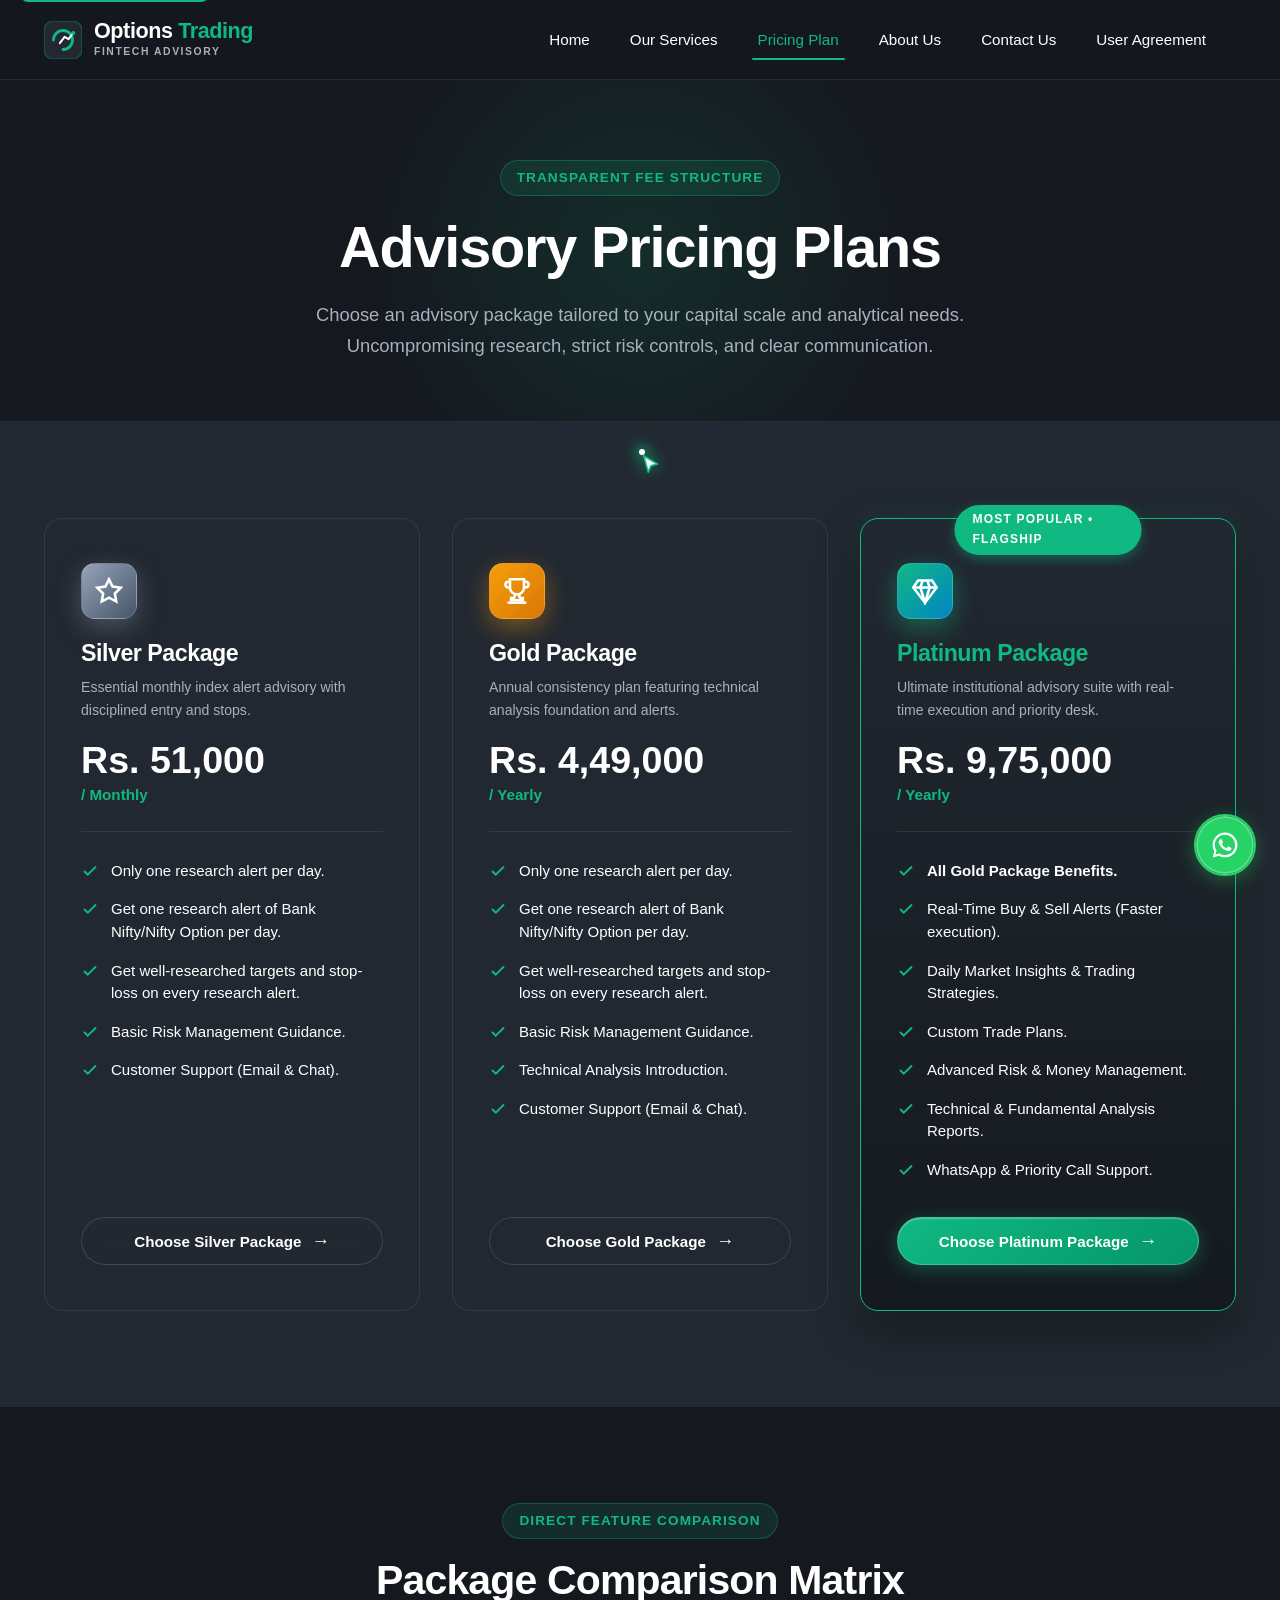
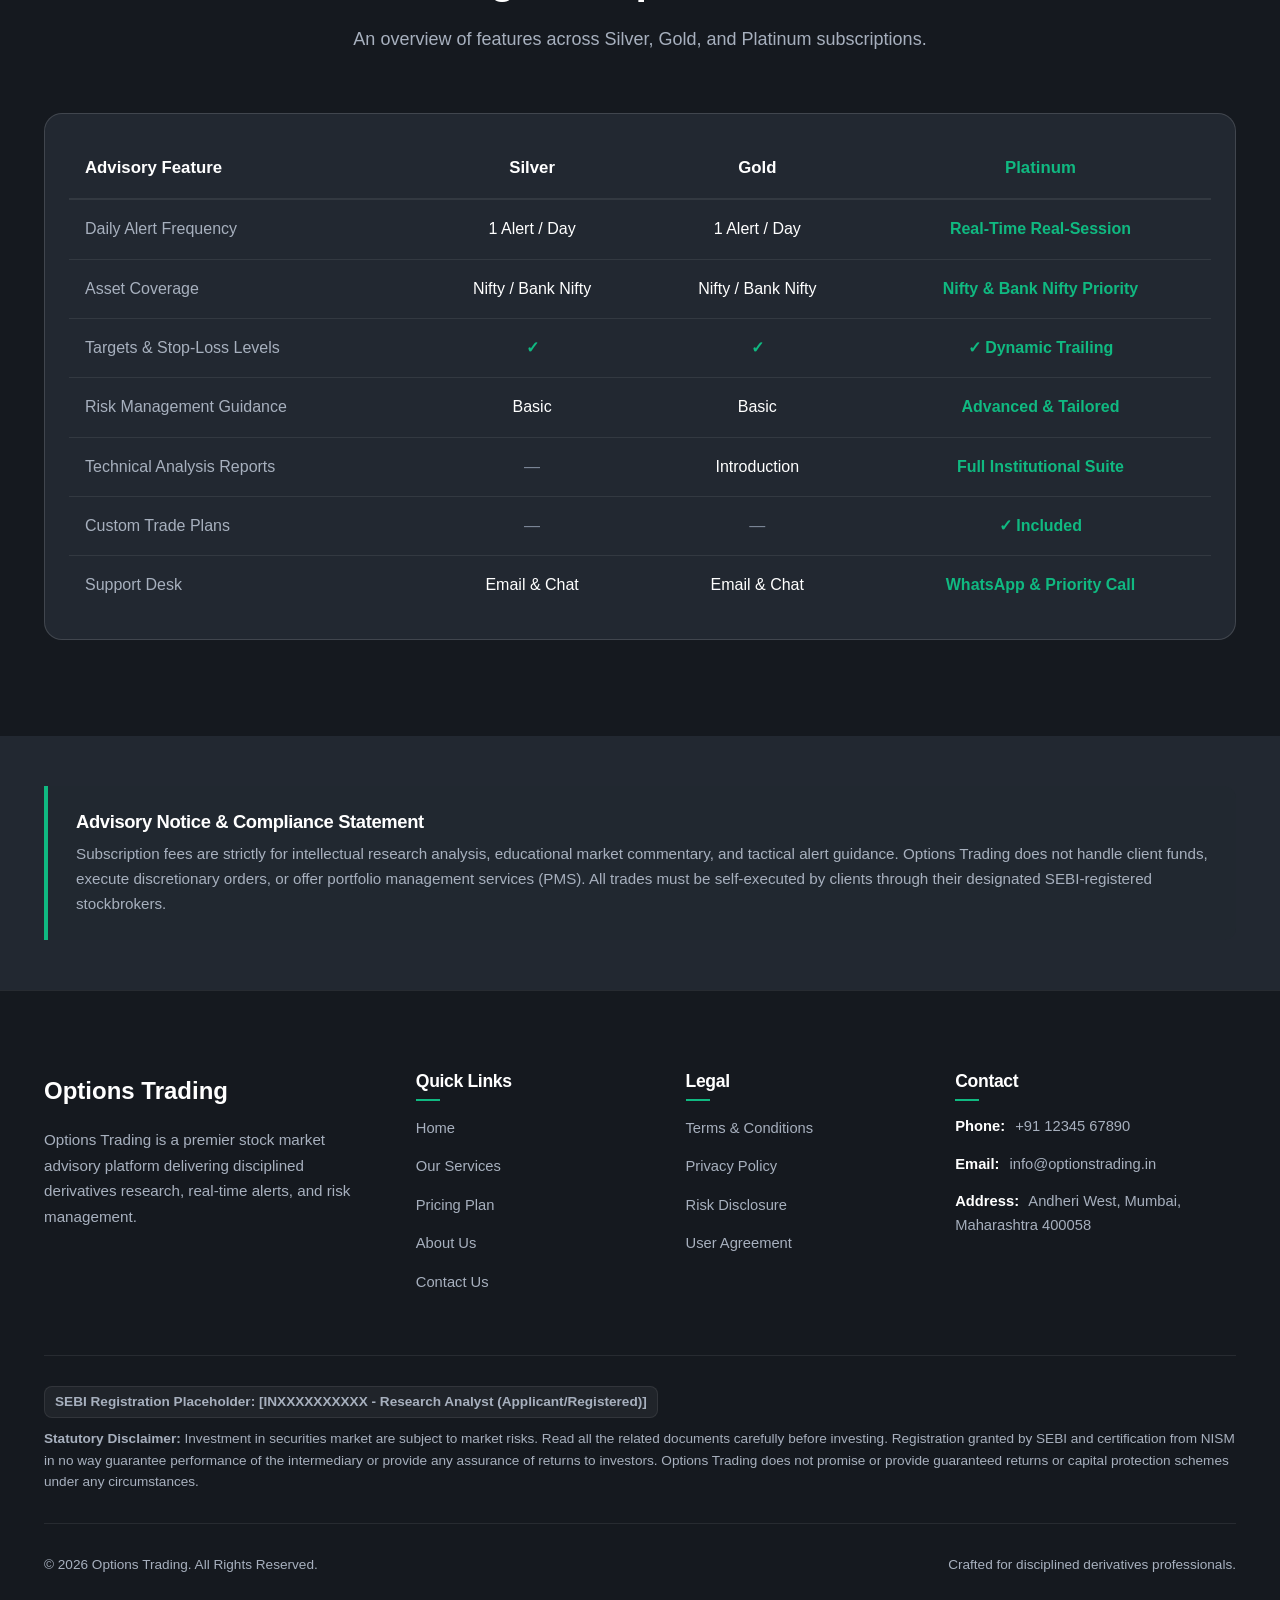
==== pricing.html @ 3e62b573 "Initial upload of Options Trading website" ====
<!DOCTYPE html>
<html lang="en">
<head>
  <meta charset="UTF-8">
  <meta name="viewport" content="width=device-width, initial-scale=1.0">
  <title>Pricing Plan | Options Trading - Premium Advisory Packages</title>
  <meta name="description" content="View transparent pricing plans from Options Trading: Silver (Monthly), Gold (Yearly), and Platinum (Yearly) advisory packages with Bank Nifty and Nifty research alerts.">
  <meta name="keywords" content="Options Trading pricing, stock market advisory packages, Bank Nifty subscription, Nifty advisory fee, options advisory cost, financial research plans">
  <link rel="canonical" href="https://optionstrading.in/pricing.html">

  <!-- Open Graph -->
  <meta property="og:type" content="website">
  <meta property="og:url" content="https://optionstrading.in/pricing.html">
  <meta property="og:title" content="Pricing Plan | Options Trading - Premium Advisory Packages">
  <meta property="og:description" content="Transparent, high-conviction advisory packages tailored for disciplined index derivatives traders.">
  <meta property="og:image" content="https://optionstrading.in/images/logo.svg">

  <!-- Twitter Card -->
  <meta name="twitter:card" content="summary_large_image">
  <meta name="twitter:url" content="https://optionstrading.in/pricing.html">
  <meta name="twitter:title" content="Pricing Plan | Options Trading">
  <meta name="twitter:description" content="Compare Silver, Gold, and Platinum advisory plans from Options Trading.">
  <meta name="twitter:image" content="https://optionstrading.in/images/logo.svg">

  <!-- Favicon -->
  <link rel="icon" type="image/svg+xml" href="images/favicon.svg">

  <!-- Styles -->
  <link rel="stylesheet" href="css/style.css">

  <!-- Product & Offer Schema -->
  <script type="application/ld+json">
  {
    "@context": "https://schema.org",
    "@type": "Product",
    "name": "Options Trading Advisory Subscription",
    "description": "Institutional-grade derivatives research and daily alerts on Nifty and Bank Nifty options.",
    "brand": {
      "@type": "Brand",
      "name": "Options Trading"
    },
    "offers": [
      {
        "@type": "Offer",
        "name": "Silver Package",
        "price": "51000",
        "priceCurrency": "INR",
        "priceValidUntil": "2027-12-31",
        "availability": "https://schema.org/InStock",
        "url": "https://optionstrading.in/pricing.html"
      },
      {
        "@type": "Offer",
        "name": "Gold Package",
        "price": "449000",
        "priceCurrency": "INR",
        "priceValidUntil": "2027-12-31",
        "availability": "https://schema.org/InStock",
        "url": "https://optionstrading.in/pricing.html"
      },
      {
        "@type": "Offer",
        "name": "Platinum Package",
        "price": "975000",
        "priceCurrency": "INR",
        "priceValidUntil": "2027-12-31",
        "availability": "https://schema.org/InStock",
        "url": "https://optionstrading.in/pricing.html"
      }
    ]
  }
  </script>
</head>
<body>
  <!-- Skip Link -->
  <a href="#main-content" class="skip-link">Skip to main content</a>

  <!-- GLOBAL HEADER -->
  <header class="site-header" role="banner">
    <div class="container header-container">
      <a href="index.html" class="brand-logo magnetic-btn" aria-label="Options Trading Home">
        <svg width="38" height="38" viewBox="0 0 48 48" fill="none" xmlns="http://www.w3.org/2000/svg">
          <rect width="48" height="48" rx="12" fill="#222831" stroke="rgba(16, 185, 129, 0.3)" stroke-width="2"/>
          <path d="M12 24 C12 17.37 17.37 12 24 12 C30.63 12 36 17.37 36 24 C36 30.63 30.63 36 24 36" stroke="#10B981" stroke-width="3.5" stroke-linecap="round"/>
          <polyline points="20 28 26 20 31 23 37 15" stroke="#FFFFFF" stroke-width="2.5" stroke-linecap="round" stroke-linejoin="round"/>
          <circle cx="37" cy="15" r="2.5" fill="#10B981"/>
        </svg>
        <div class="brand-logo-text">
          <span class="brand-logo-title">Options <span>Trading</span></span>
          <span class="brand-logo-tagline">Fintech Advisory</span>
        </div>
      </a>

      <nav class="site-navigation" role="navigation" aria-label="Primary Navigation">
        <ul class="nav-menu">
          <li class="nav-item"><a href="index.html" class="nav-link">Home</a></li>
          <li class="nav-item"><a href="services.html" class="nav-link">Our Services</a></li>
          <li class="nav-item"><a href="pricing.html" class="nav-link active">Pricing Plan</a></li>
          <li class="nav-item"><a href="about.html" class="nav-link">About Us</a></li>
          <li class="nav-item"><a href="contact.html" class="nav-link">Contact Us</a></li>
          <li class="nav-item"><a href="user-agreement.html" class="nav-link">User Agreement</a></li>
        </ul>
      </nav>

      <div class="header-actions">
        <button class="hamburger-btn" aria-label="Toggle navigation menu" aria-expanded="false">
          <span class="hamburger-line"></span>
          <span class="hamburger-line"></span>
          <span class="hamburger-line"></span>
        </button>
      </div>
    </div>
  </header>

  <!-- MAIN CONTENT -->
  <main id="main-content">

    <!-- Page Header -->
    <section class="page-header-section">
      <div class="page-header-glow" aria-hidden="true"></div>
      <div class="container" style="text-align: center; position: relative; z-index: 1;">
        <div class="badge">Transparent Fee Structure</div>
        <h1 style="margin-bottom: 16px;">Advisory Pricing Plans</h1>
        <p style="max-width: 680px; margin: 0 auto; font-size: 1.15rem; color: #A7B0BE;">
          Choose an advisory package tailored to your capital scale and analytical needs. Uncompromising research, strict risk controls, and clear communication.
        </p>
      </div>
    </section>

    <!-- Pricing Cards Grid -->
    <section class="section section-secondary">
      <div class="container">
        <div class="pricing-grid">

          <!-- 7.1 SILVER PACKAGE -->
          <article class="pricing-card magnetic-card reveal-on-scroll delay-1">
            <div class="pricing-header">
              <div class="pricing-package-icon-wrap pkg-silver" aria-hidden="true">
                <svg width="28" height="28" viewBox="0 0 24 24" fill="none" stroke="#FFFFFF" stroke-width="2.2">
                  <polygon points="12 2 15.09 8.26 22 9.27 17 14.14 18.18 21.02 12 17.77 5.82 21.02 7 14.14 2 9.27 8.91 8.26 12 2"/>
                </svg>
              </div>
              <h2 class="pricing-package-name">Silver Package</h2>
              <p class="pricing-package-desc">Essential monthly index alert advisory with disciplined entry and stops.</p>
              <div class="pricing-price-wrap">
                <div class="pricing-currency-amount">Rs. 51,000</div>
                <div class="pricing-period">/ Monthly</div>
              </div>
            </div>

            <ul class="pricing-features-list">
              <li class="pricing-feature-item">
                <svg class="pricing-check-icon" viewBox="0 0 24 24" fill="none" stroke="currentColor" stroke-width="2.5"><polyline points="20 6 9 17 4 12"/></svg>
                <span>Only one research alert per day.</span>
              </li>
              <li class="pricing-feature-item">
                <svg class="pricing-check-icon" viewBox="0 0 24 24" fill="none" stroke="currentColor" stroke-width="2.5"><polyline points="20 6 9 17 4 12"/></svg>
                <span>Get one research alert of Bank Nifty/Nifty Option per day.</span>
              </li>
              <li class="pricing-feature-item">
                <svg class="pricing-check-icon" viewBox="0 0 24 24" fill="none" stroke="currentColor" stroke-width="2.5"><polyline points="20 6 9 17 4 12"/></svg>
                <span>Get well-researched targets and stop-loss on every research alert.</span>
              </li>
              <li class="pricing-feature-item">
                <svg class="pricing-check-icon" viewBox="0 0 24 24" fill="none" stroke="currentColor" stroke-width="2.5"><polyline points="20 6 9 17 4 12"/></svg>
                <span>Basic Risk Management Guidance.</span>
              </li>
              <li class="pricing-feature-item">
                <svg class="pricing-check-icon" viewBox="0 0 24 24" fill="none" stroke="currentColor" stroke-width="2.5"><polyline points="20 6 9 17 4 12"/></svg>
                <span>Customer Support (Email &amp; Chat).</span>
              </li>
            </ul>

            <a href="contact.html?plan=Silver" class="btn btn-glass magnetic-btn" style="width: 100%;">
              Choose Silver Package <span class="btn-arrow" aria-hidden="true">&rarr;</span>
            </a>
          </article>

          <!-- 7.2 GOLD PACKAGE -->
          <article class="pricing-card magnetic-card reveal-on-scroll delay-2">
            <div class="pricing-header">
              <div class="pricing-package-icon-wrap pkg-gold" aria-hidden="true">
                <svg width="28" height="28" viewBox="0 0 24 24" fill="none" stroke="#FFFFFF" stroke-width="2.2">
                  <path d="M6 9H4.5a2.5 2.5 0 0 1 0-5H6"/>
                  <path d="M18 9h1.5a2.5 2.5 0 0 0 0-5H18"/>
                  <path d="M4 22h16"/>
                  <path d="M10 14.66V17c0 .55-.45 1-1 1H7v2h10v-2h-2c-.55 0-1-.45-1-1v-2.34"/>
                  <path d="M18 2H6v7a6 6 0 0 0 12 0V2z"/>
                </svg>
              </div>
              <h2 class="pricing-package-name">Gold Package</h2>
              <p class="pricing-package-desc">Annual consistency plan featuring technical analysis foundation and alerts.</p>
              <div class="pricing-price-wrap">
                <div class="pricing-currency-amount">Rs. 4,49,000</div>
                <div class="pricing-period">/ Yearly</div>
              </div>
            </div>

            <ul class="pricing-features-list">
              <li class="pricing-feature-item">
                <svg class="pricing-check-icon" viewBox="0 0 24 24" fill="none" stroke="currentColor" stroke-width="2.5"><polyline points="20 6 9 17 4 12"/></svg>
                <span>Only one research alert per day.</span>
              </li>
              <li class="pricing-feature-item">
                <svg class="pricing-check-icon" viewBox="0 0 24 24" fill="none" stroke="currentColor" stroke-width="2.5"><polyline points="20 6 9 17 4 12"/></svg>
                <span>Get one research alert of Bank Nifty/Nifty Option per day.</span>
              </li>
              <li class="pricing-feature-item">
                <svg class="pricing-check-icon" viewBox="0 0 24 24" fill="none" stroke="currentColor" stroke-width="2.5"><polyline points="20 6 9 17 4 12"/></svg>
                <span>Get well-researched targets and stop-loss on every research alert.</span>
              </li>
              <li class="pricing-feature-item">
                <svg class="pricing-check-icon" viewBox="0 0 24 24" fill="none" stroke="currentColor" stroke-width="2.5"><polyline points="20 6 9 17 4 12"/></svg>
                <span>Basic Risk Management Guidance.</span>
              </li>
              <li class="pricing-feature-item">
                <svg class="pricing-check-icon" viewBox="0 0 24 24" fill="none" stroke="currentColor" stroke-width="2.5"><polyline points="20 6 9 17 4 12"/></svg>
                <span>Technical Analysis Introduction.</span>
              </li>
              <li class="pricing-feature-item">
                <svg class="pricing-check-icon" viewBox="0 0 24 24" fill="none" stroke="currentColor" stroke-width="2.5"><polyline points="20 6 9 17 4 12"/></svg>
                <span>Customer Support (Email &amp; Chat).</span>
              </li>
            </ul>

            <a href="contact.html?plan=Gold" class="btn btn-outline magnetic-btn" style="width: 100%;">
              Choose Gold Package <span class="btn-arrow" aria-hidden="true">&rarr;</span>
            </a>
          </article>

          <!-- 7.3 PLATINUM PACKAGE (FEATURED) -->
          <article class="pricing-card featured magnetic-card reveal-on-scroll delay-3">
            <div class="pricing-featured-badge">MOST POPULAR &bull; FLAGSHIP</div>
            <div class="pricing-header">
              <div class="pricing-package-icon-wrap pkg-platinum" aria-hidden="true">
                <svg width="28" height="28" viewBox="0 0 24 24" fill="none" stroke="#FFFFFF" stroke-width="2.2">
                  <path d="M6 3h12l4 6-10 13L2 9z"/>
                  <path d="M2 9h20"/>
                  <path d="M10 3l-2 6 4 13 4-13-2-6"/>
                </svg>
              </div>
              <h2 class="pricing-package-name" style="color: var(--accent-green);">Platinum Package</h2>
              <p class="pricing-package-desc">Ultimate institutional advisory suite with real-time execution and priority desk.</p>
              <div class="pricing-price-wrap">
                <div class="pricing-currency-amount">Rs. 9,75,000</div>
                <div class="pricing-period">/ Yearly</div>
              </div>
            </div>

            <ul class="pricing-features-list">
              <li class="pricing-feature-item">
                <svg class="pricing-check-icon" viewBox="0 0 24 24" fill="none" stroke="currentColor" stroke-width="2.5"><polyline points="20 6 9 17 4 12"/></svg>
                <span><strong>All Gold Package Benefits.</strong></span>
              </li>
              <li class="pricing-feature-item">
                <svg class="pricing-check-icon" viewBox="0 0 24 24" fill="none" stroke="currentColor" stroke-width="2.5"><polyline points="20 6 9 17 4 12"/></svg>
                <span>Real-Time Buy &amp; Sell Alerts (Faster execution).</span>
              </li>
              <li class="pricing-feature-item">
                <svg class="pricing-check-icon" viewBox="0 0 24 24" fill="none" stroke="currentColor" stroke-width="2.5"><polyline points="20 6 9 17 4 12"/></svg>
                <span>Daily Market Insights &amp; Trading Strategies.</span>
              </li>
              <li class="pricing-feature-item">
                <svg class="pricing-check-icon" viewBox="0 0 24 24" fill="none" stroke="currentColor" stroke-width="2.5"><polyline points="20 6 9 17 4 12"/></svg>
                <span>Custom Trade Plans.</span>
              </li>
              <li class="pricing-feature-item">
                <svg class="pricing-check-icon" viewBox="0 0 24 24" fill="none" stroke="currentColor" stroke-width="2.5"><polyline points="20 6 9 17 4 12"/></svg>
                <span>Advanced Risk &amp; Money Management.</span>
              </li>
              <li class="pricing-feature-item">
                <svg class="pricing-check-icon" viewBox="0 0 24 24" fill="none" stroke="currentColor" stroke-width="2.5"><polyline points="20 6 9 17 4 12"/></svg>
                <span>Technical &amp; Fundamental Analysis Reports.</span>
              </li>
              <li class="pricing-feature-item">
                <svg class="pricing-check-icon" viewBox="0 0 24 24" fill="none" stroke="currentColor" stroke-width="2.5"><polyline points="20 6 9 17 4 12"/></svg>
                <span>WhatsApp &amp; Priority Call Support.</span>
              </li>
            </ul>

            <a href="contact.html?plan=Platinum" class="btn btn-primary magnetic-btn" style="width: 100%;">
              Choose Platinum Package <span class="btn-arrow" aria-hidden="true">&rarr;</span>
            </a>
          </article>

        </div>
      </div>
    </section>

    <!-- Plan Comparison Detail Table -->
    <section class="section section-dark">
      <div class="container">
        <div class="section-header">
          <div class="badge">Direct Feature Comparison</div>
          <h2 class="section-title">Package Comparison Matrix</h2>
          <p class="section-subtitle">
            An overview of features across Silver, Gold, and Platinum subscriptions.
          </p>
        </div>

        <div style="overflow-x: auto; background: var(--bg-secondary); border-radius: var(--radius-lg); border: 1px solid var(--border-light); padding: 24px;">
          <table style="width: 100%; border-collapse: collapse; min-width: 600px; text-align: left;">
            <thead>
              <tr style="border-bottom: 2px solid var(--border-subtle);">
                <th style="padding: 16px; color: #FFFFFF; font-size: 1.05rem;">Advisory Feature</th>
                <th style="padding: 16px; color: #FFFFFF; font-size: 1.05rem; text-align: center;">Silver</th>
                <th style="padding: 16px; color: #FFFFFF; font-size: 1.05rem; text-align: center;">Gold</th>
                <th style="padding: 16px; color: var(--accent-green); font-size: 1.05rem; text-align: center;">Platinum</th>
              </tr>
            </thead>
            <tbody>
              <tr style="border-bottom: 1px solid var(--border-subtle);">
                <td style="padding: 16px; color: #A7B0BE;">Daily Alert Frequency</td>
                <td style="padding: 16px; text-align: center; color: #FFFFFF;">1 Alert / Day</td>
                <td style="padding: 16px; text-align: center; color: #FFFFFF;">1 Alert / Day</td>
                <td style="padding: 16px; text-align: center; color: var(--accent-green); font-weight: 700;">Real-Time Real-Session</td>
              </tr>
              <tr style="border-bottom: 1px solid var(--border-subtle);">
                <td style="padding: 16px; color: #A7B0BE;">Asset Coverage</td>
                <td style="padding: 16px; text-align: center; color: #FFFFFF;">Nifty / Bank Nifty</td>
                <td style="padding: 16px; text-align: center; color: #FFFFFF;">Nifty / Bank Nifty</td>
                <td style="padding: 16px; text-align: center; color: var(--accent-green); font-weight: 700;">Nifty &amp; Bank Nifty Priority</td>
              </tr>
              <tr style="border-bottom: 1px solid var(--border-subtle);">
                <td style="padding: 16px; color: #A7B0BE;">Targets &amp; Stop-Loss Levels</td>
                <td style="padding: 16px; text-align: center; color: var(--accent-green); font-weight: 700;">&#10003;</td>
                <td style="padding: 16px; text-align: center; color: var(--accent-green); font-weight: 700;">&#10003;</td>
                <td style="padding: 16px; text-align: center; color: var(--accent-green); font-weight: 700;">&#10003; Dynamic Trailing</td>
              </tr>
              <tr style="border-bottom: 1px solid var(--border-subtle);">
                <td style="padding: 16px; color: #A7B0BE;">Risk Management Guidance</td>
                <td style="padding: 16px; text-align: center; color: #FFFFFF;">Basic</td>
                <td style="padding: 16px; text-align: center; color: #FFFFFF;">Basic</td>
                <td style="padding: 16px; text-align: center; color: var(--accent-green); font-weight: 700;">Advanced &amp; Tailored</td>
              </tr>
              <tr style="border-bottom: 1px solid var(--border-subtle);">
                <td style="padding: 16px; color: #A7B0BE;">Technical Analysis Reports</td>
                <td style="padding: 16px; text-align: center; color: #7D8899;">&mdash;</td>
                <td style="padding: 16px; text-align: center; color: #FFFFFF;">Introduction</td>
                <td style="padding: 16px; text-align: center; color: var(--accent-green); font-weight: 700;">Full Institutional Suite</td>
              </tr>
              <tr style="border-bottom: 1px solid var(--border-subtle);">
                <td style="padding: 16px; color: #A7B0BE;">Custom Trade Plans</td>
                <td style="padding: 16px; text-align: center; color: #7D8899;">&mdash;</td>
                <td style="padding: 16px; text-align: center; color: #7D8899;">&mdash;</td>
                <td style="padding: 16px; text-align: center; color: var(--accent-green); font-weight: 700;">&#10003; Included</td>
              </tr>
              <tr>
                <td style="padding: 16px; color: #A7B0BE;">Support Desk</td>
                <td style="padding: 16px; text-align: center; color: #FFFFFF;">Email &amp; Chat</td>
                <td style="padding: 16px; text-align: center; color: #FFFFFF;">Email &amp; Chat</td>
                <td style="padding: 16px; text-align: center; color: var(--accent-green); font-weight: 700;">WhatsApp &amp; Priority Call</td>
              </tr>
            </tbody>
          </table>
        </div>
      </div>
    </section>

    <!-- Regulatory Advisory Notice -->
    <section class="section section-secondary" style="padding-top: 50px; padding-bottom: 50px;">
      <div class="container">
        <div class="legal-callout-box" style="margin: 0;">
          <h4 style="color: #FFFFFF; font-size: 1.15rem; margin-bottom: 8px;">Advisory Notice &amp; Compliance Statement</h4>
          <p style="margin: 0; color: #A7B0BE; font-size: 0.95rem;">
            Subscription fees are strictly for intellectual research analysis, educational market commentary, and tactical alert guidance. Options Trading does not handle client funds, execute discretionary orders, or offer portfolio management services (PMS). All trades must be self-executed by clients through their designated SEBI-registered stockbrokers.
          </p>
        </div>
      </div>
    </section>

  </main>

  <!-- GLOBAL FOOTER (Identical on every page) -->
  <footer class="site-footer" role="contentinfo">
    <div class="container">
      <div class="footer-top-grid">
        <!-- Left Side: Brand & 15-20 word intro -->
        <div class="footer-brand-col">
          <div class="footer-brand-title">Options Trading</div>
          <p class="footer-brand-intro">
            Options Trading is a premier stock market advisory platform delivering disciplined derivatives research, real-time alerts, and risk management.
          </p>
        </div>

        <!-- Quick Links Column -->
        <div>
          <h4 class="footer-col-heading">Quick Links</h4>
          <ul class="footer-nav-list">
            <li><a href="index.html" class="footer-nav-link">Home</a></li>
            <li><a href="services.html" class="footer-nav-link">Our Services</a></li>
            <li><a href="pricing.html" class="footer-nav-link">Pricing Plan</a></li>
            <li><a href="about.html" class="footer-nav-link">About Us</a></li>
            <li><a href="contact.html" class="footer-nav-link">Contact Us</a></li>
          </ul>
        </div>

        <!-- Legal Column -->
        <div>
          <h4 class="footer-col-heading">Legal</h4>
          <ul class="footer-nav-list">
            <li><a href="terms-and-conditions.html" class="footer-nav-link">Terms &amp; Conditions</a></li>
            <li><a href="privacy-policy.html" class="footer-nav-link">Privacy Policy</a></li>
            <li><a href="risk-disclosure.html" class="footer-nav-link">Risk Disclosure</a></li>
            <li><a href="user-agreement.html" class="footer-nav-link">User Agreement</a></li>
          </ul>
        </div>

        <!-- Right Side: Contact Column -->
        <div>
          <h4 class="footer-col-heading">Contact</h4>
          <ul class="footer-contact-list">
            <li class="footer-contact-item">
              <strong>Phone:</strong> <a href="tel:+911234567890">+91 12345 67890</a>
            </li>
            <li class="footer-contact-item">
              <strong>Email:</strong> <a href="mailto:info@optionstrading.in">info@optionstrading.in</a>
            </li>
            <li class="footer-contact-item">
              <strong>Address:</strong> Andheri West, Mumbai, Maharashtra 400058
            </li>
          </ul>
        </div>
      </div>

      <!-- Compliance & SEBI Placeholder -->
      <div class="footer-compliance-row">
        <span class="footer-sebi-badge">SEBI Registration Placeholder: [INXXXXXXXXXX - Research Analyst (Applicant/Registered)]</span>
        <p>
          <strong>Statutory Disclaimer:</strong> Investment in securities market are subject to market risks. Read all the related documents carefully before investing. Registration granted by SEBI and certification from NISM in no way guarantee performance of the intermediary or provide any assurance of returns to investors. Options Trading does not promise or provide guaranteed returns or capital protection schemes under any circumstances.
        </p>
      </div>

      <div class="footer-bottom-bar">
        <p>&copy; <span id="currentYear">2026</span> Options Trading. All Rights Reserved.</p>
        <p>Crafted for disciplined derivatives professionals.</p>
      </div>
    </div>
  </footer>

  <!-- Floating WhatsApp Action Button (All Pages) -->
  <aside class="floating-whatsapp-wrap" aria-label="WhatsApp Support">
    <a href="https://wa.me/911234567890?text=Hello%20Options%20Trading%20Team%2C%20I%20would%20like%20to%20know%20more%20about%20your%20advisory%20services."
       target="_blank" 
       rel="noopener noreferrer" 
       class="floating-whatsapp-btn magnetic-btn" 
       aria-label="Chat with us on WhatsApp"
       title="Chat on WhatsApp (+91 12345 67890)">
      <span class="whatsapp-ping-ring" aria-hidden="true"></span>
      <svg class="whatsapp-icon-svg" viewBox="0 0 24 24" width="30" height="30" fill="#FFFFFF" xmlns="http://www.w3.org/2000/svg">
        <path d="M12.04 2c-5.46 0-9.91 4.45-9.91 9.91 0 1.75.46 3.45 1.32 4.95L2.05 22l5.25-1.38c1.45.79 3.08 1.21 4.74 1.21 5.46 0 9.91-4.45 9.91-9.91 0-2.65-1.03-5.14-2.9-7.01A9.816 9.816 0 0 0 12.04 2zm.01 18.06c-1.48 0-2.93-.4-4.2-1.15l-.3-.18-3.12.82.83-3.04-.2-.31a8.106 8.106 0 0 1-1.24-4.29c0-4.48 3.65-8.13 8.13-8.13 2.17 0 4.21.85 5.74 2.38a8.077 8.077 0 0 1 2.38 5.74c0 4.48-3.65 8.13-8.12 8.13zm4.46-6.09c-.24-.12-1.45-.71-1.67-.79-.23-.08-.39-.12-.56.12-.16.24-.64.79-.78.96-.15.16-.29.18-.54.06-.24-.12-1.03-.38-1.97-1.21-.72-.65-1.21-1.45-1.35-1.69-.15-.24-.02-.37.11-.49.11-.11.24-.29.37-.43.12-.14.16-.24.24-.41.08-.16.04-.31-.02-.43-.06-.12-.56-1.34-.76-1.84-.2-.48-.4-.42-.56-.42h-.47c-.16 0-.43.06-.66.31-.23.24-.87.85-.87 2.07s.89 2.4 1.02 2.56c.12.16 1.75 2.67 4.24 3.74.59.26 1.05.41 1.41.53.6.19 1.14.16 1.57.1.48-.07 1.45-.59 1.66-1.16.2-.57.2-1.06.14-1.16-.06-.1-.23-.16-.47-.28z"/>
      </svg>
      <span class="whatsapp-badge-label">Chat on WhatsApp</span>
    </a>
  </aside>

  <!-- Scripts -->
  <script src="js/main.js" defer></script>
  <script src="js/magnetic-cursor.js" defer></script>
</body>
</html>
---- css/style.css ----
/* ==========================================================================
   OPTIONS TRADING - OFFICIAL STYLESHEET
   Premium Dark-Fintech Advisory Platform
   Colour Palette:
   - Primary Background: #15191F (Charcoal Black)
   - Secondary Background: #222831 (Dark Charcoal)
   - Accent Green: #10B981 (Emerald Green)
   - Accent Glow: rgba(16, 185, 129, 0.4)
   - White: #FFFFFF
   - Light Grey: #E9EEF3
   - Secondary Text: #A7B0BE (Muted Grey)
   ========================================================================== */

:root {
  --bg-primary: #15191F;
  --bg-secondary: #222831;
  --bg-card: rgba(34, 40, 49, 0.85);
  --bg-card-light: #E9EEF3;
  --text-primary: #FFFFFF;
  --text-secondary: #A7B0BE;
  --text-dark: #15191F;
  --accent-green: #10B981;
  --accent-green-hover: #059669;
  --accent-green-light: #34D399;
  --accent-green-glow: rgba(16, 185, 129, 0.35);
  --accent-glow-strong: rgba(16, 185, 129, 0.65);
  --border-subtle: rgba(255, 255, 255, 0.08);
  --border-light: rgba(255, 255, 255, 0.14);
  --border-emerald: rgba(16, 185, 129, 0.4);
  --border-emerald-active: #10B981;
  
  --font-sans: 'Inter', -apple-system, BlinkMacSystemFont, 'Segoe UI', Roboto, Helvetica, Arial, sans-serif;
  --header-height: 80px;
  --radius-pill: 9999px;
  --radius-lg: 18px;
  --radius-md: 12px;
  --radius-sm: 8px;
  --transition-fast: 0.2s cubic-bezier(0.16, 1, 0.3, 1);
  --transition-smooth: 0.35s cubic-bezier(0.16, 1, 0.3, 1);
  --container-max: 1240px;
}

/* Reset & Base */
*, *::before, *::after {
  box-sizing: border-box;
  margin: 0;
  padding: 0;
}

html {
  font-family: var(--font-sans);
  background-color: var(--bg-primary);
  color: var(--text-primary);
  scroll-behavior: smooth;
  -webkit-font-smoothing: antialiased;
  -moz-osx-font-smoothing: grayscale;
}

body {
  background-color: var(--bg-primary);
  color: var(--text-primary);
  line-height: 1.65;
  font-size: 16px;
  overflow-x: hidden;
  position: relative;
  min-height: 100vh;
  display: flex;
  flex-direction: column;
}

/* Custom Cursor Rules */
html.has-custom-cursor,
html.has-custom-cursor body,
html.has-custom-cursor a,
html.has-custom-cursor button,
html.has-custom-cursor input,
html.has-custom-cursor select,
html.has-custom-cursor textarea {
  cursor: none !important;
}

.custom-cursor-wrap {
  position: fixed;
  top: 0;
  left: 0;
  pointer-events: none;
  z-index: 99999;
  transform: translate3d(-100px, -100px, 0);
  transition: opacity 0.25s ease;
  will-change: transform;
}

.custom-cursor-arrow {
  position: relative;
  width: 24px;
  height: 24px;
  filter: drop-shadow(0 0 8px rgba(16, 185, 129, 0.8));
}

.cursor-ripple {
  position: absolute;
  top: 1px;
  left: 1px;
  width: 14px;
  height: 14px;
  border-radius: 50%;
  border: 1.5px solid #10B981;
  background: rgba(16, 185, 129, 0.15);
  opacity: 0;
  pointer-events: none;
  transform: translate(-50%, -50%) scale(0.6);
}

.cursor-ripple.animate-ripple {
  animation: ripplePulse 0.6s cubic-bezier(0.16, 1, 0.3, 1) forwards;
}

@keyframes ripplePulse {
  0% {
    opacity: 0.9;
    transform: translate(-50%, -50%) scale(0.6);
  }
  100% {
    opacity: 0;
    transform: translate(-50%, -50%) scale(2.6);
  }
}

.cursor-tip-glow {
  position: absolute;
  top: 2px;
  left: 2px;
  width: 6px;
  height: 6px;
  background: #FFFFFF;
  border-radius: 50%;
  box-shadow: 0 0 10px #10B981, 0 0 18px #10B981;
  transform: translate(-50%, -50%);
}

.custom-cursor-wrap.is-attracted .cursor-tip-glow {
  transform: translate(-50%, -50%) scale(1.4);
  box-shadow: 0 0 14px #10B981, 0 0 24px #34D399;
}

.cursor-trail-canvas {
  position: fixed;
  top: 0;
  left: 0;
  width: 100vw;
  height: 100vh;
  pointer-events: none;
  z-index: 99998;
}

/* Accessibility Skip Link */
.skip-link {
  position: absolute;
  top: -40px;
  left: 20px;
  background: var(--accent-green);
  color: #FFFFFF;
  padding: 8px 16px;
  border-radius: var(--radius-sm);
  z-index: 100000;
  font-weight: 600;
  text-decoration: none;
  transition: top 0.2s ease;
}
.skip-link:focus {
  top: 15px;
}

/* Typography */
h1, h2, h3, h4, h5, h6 {
  color: var(--text-primary);
  font-weight: 700;
  line-height: 1.25;
  letter-spacing: -0.02em;
}

h1 {
  font-size: clamp(2.3rem, 4.5vw, 3.8rem);
  font-weight: 800;
}

h2 {
  font-size: clamp(1.85rem, 3.2vw, 2.6rem);
}

h3 {
  font-size: clamp(1.25rem, 2vw, 1.55rem);
}

p {
  color: var(--text-secondary);
}

a {
  color: inherit;
  text-decoration: none;
  transition: color var(--transition-fast);
}

img, svg {
  vertical-align: middle;
  max-width: 100%;
}

/* Layout Container */
.container {
  width: 100%;
  max-width: var(--container-max);
  margin-left: auto;
  margin-right: auto;
  padding-left: 24px;
  padding-right: 24px;
}

/* Section Wrapper */
.section {
  padding-top: 96px;
  padding-bottom: 96px;
  position: relative;
}

.section-dark {
  background-color: var(--bg-primary);
}

.section-secondary {
  background-color: var(--bg-secondary);
}

.section-light-grey {
  background-color: #E9EEF3;
  color: #15191F;
}

.section-light-grey h2, 
.section-light-grey h3, 
.section-light-grey h4 {
  color: #15191F;
}

.section-light-grey p {
  color: #4A5568;
}

.section-header {
  text-align: center;
  max-width: 760px;
  margin: 0 auto 60px auto;
}

.badge {
  display: inline-flex;
  align-items: center;
  gap: 8px;
  padding: 6px 16px;
  background: rgba(16, 185, 129, 0.12);
  border: 1px solid rgba(16, 185, 129, 0.3);
  color: var(--accent-green);
  border-radius: var(--radius-pill);
  font-size: 0.85rem;
  font-weight: 600;
  text-transform: uppercase;
  letter-spacing: 0.08em;
  margin-bottom: 16px;
}

.badge-pulse-dot {
  width: 8px;
  height: 8px;
  background-color: var(--accent-green);
  border-radius: 50%;
  box-shadow: 0 0 8px var(--accent-green);
  animation: pulseDot 2s infinite ease-in-out;
}

@keyframes pulseDot {
  0%, 100% { opacity: 1; transform: scale(1); }
  50% { opacity: 0.4; transform: scale(0.85); }
}

.section-title {
  margin-bottom: 18px;
}

.section-subtitle {
  font-size: 1.125rem;
  color: var(--text-secondary);
  line-height: 1.6;
}

/* Header & Navigation */
.site-header {
  position: sticky;
  top: 0;
  left: 0;
  width: 100%;
  height: var(--header-height);
  background-color: rgba(21, 25, 31, 0.94);
  backdrop-filter: blur(14px);
  -webkit-backdrop-filter: blur(14px);
  border-bottom: 1px solid var(--border-subtle);
  z-index: 10000;
  transition: background-color var(--transition-fast), border-color var(--transition-fast);
}

.site-header.scrolled {
  background-color: rgba(21, 25, 31, 0.98);
  border-bottom-color: rgba(16, 185, 129, 0.2);
  box-shadow: 0 10px 30px rgba(0, 0, 0, 0.35);
}

.header-container {
  display: flex;
  align-items: center;
  justify-content: space-between;
  height: 100%;
  gap: 24px;
}

.brand-logo {
  display: flex;
  align-items: center;
  gap: 12px;
  font-size: 1.35rem;
  font-weight: 800;
  letter-spacing: -0.02em;
  color: #FFFFFF;
  text-decoration: none;
  flex-shrink: 0;
}

.brand-logo-text {
  display: flex;
  flex-direction: column;
}

.brand-logo-title {
  font-size: 1.35rem;
  font-weight: 800;
  line-height: 1.1;
  color: #FFFFFF;
}

.brand-logo-title span {
  color: var(--accent-green);
}

.brand-logo-tagline {
  font-size: 0.65rem;
  text-transform: uppercase;
  letter-spacing: 0.15em;
  color: var(--text-secondary);
  font-weight: 600;
}

/* Nav Menu - Right-aligned & clean */
.site-navigation {
  margin-left: auto;
}

.nav-menu {
  display: flex;
  align-items: center;
  gap: 28px;
  list-style: none;
}

.nav-item {
  position: relative;
}

.nav-link {
  font-size: 0.95rem;
  font-weight: 500;
  color: #FFFFFF;
  padding: 8px 6px;
  display: inline-block;
  position: relative;
  transition: color var(--transition-fast);
}

.nav-link::after {
  content: '';
  position: absolute;
  bottom: 0;
  left: 0;
  width: 0;
  height: 2px;
  background-color: var(--accent-green);
  transition: width var(--transition-smooth);
  border-radius: var(--radius-pill);
}

.nav-link:hover,
.nav-link.active {
  color: var(--accent-green);
}

.nav-link:hover::after,
.nav-link.active::after {
  width: 100%;
}

.header-actions {
  display: flex;
  align-items: center;
}

/* Hamburger Toggle */
.hamburger-btn {
  display: none;
  background: none;
  border: none;
  width: 44px;
  height: 44px;
  cursor: pointer;
  position: relative;
  z-index: 10005;
  align-items: center;
  justify-content: center;
  flex-direction: column;
  gap: 6px;
  padding: 8px;
  border-radius: var(--radius-sm);
  transition: background-color var(--transition-fast);
}

.hamburger-btn:hover {
  background-color: rgba(255, 255, 255, 0.06);
}

.hamburger-line {
  width: 24px;
  height: 2.5px;
  background-color: #FFFFFF;
  border-radius: 2px;
  transition: transform var(--transition-fast), opacity var(--transition-fast), background-color var(--transition-fast);
}

.hamburger-btn.is-active .hamburger-line:nth-child(1) {
  transform: translateY(8.5px) rotate(45deg);
  background-color: var(--accent-green);
}

.hamburger-btn.is-active .hamburger-line:nth-child(2) {
  opacity: 0;
}

.hamburger-btn.is-active .hamburger-line:nth-child(3) {
  transform: translateY(-8.5px) rotate(-45deg);
  background-color: var(--accent-green);
}

/* Backdrop for Mobile Drawer */
.menu-backdrop {
  position: fixed;
  inset: 0;
  background: rgba(0, 0, 0, 0.7);
  backdrop-filter: blur(4px);
  -webkit-backdrop-filter: blur(4px);
  z-index: 9995;
  opacity: 0;
  pointer-events: none;
  transition: opacity 0.3s ease;
}

.menu-backdrop.is-active {
  opacity: 1;
  pointer-events: auto;
}

/* Body lock when mobile menu is open */
body.menu-open {
  overflow: hidden;
}

/* Hide floating WhatsApp button when mobile drawer is open so it does not interfere or overlap */
body.menu-open .floating-whatsapp-wrap {
  opacity: 0 !important;
  pointer-events: none !important;
  visibility: hidden !important;
  transition: opacity 0.2s ease, visibility 0.2s ease;
}

/* Buttons & CTA (Reference Magnetic Style) */
.btn {
  display: inline-flex;
  align-items: center;
  justify-content: center;
  gap: 10px;
  font-family: var(--font-sans);
  font-size: 0.95rem;
  font-weight: 600;
  line-height: 1;
  padding: 14px 28px;
  border-radius: var(--radius-pill);
  cursor: pointer;
  transition: all var(--transition-fast);
  text-decoration: none;
  border: 1px solid transparent;
  position: relative;
  user-select: none;
  will-change: transform;
}

.btn-arrow {
  display: inline-block;
  transition: transform var(--transition-fast);
  font-size: 1.15rem;
}

.btn:hover .btn-arrow {
  transform: translateX(4px);
}

/* Primary Pill Button (Reference: Active State with bright gradient & glowing neon outline) */
.btn-primary {
  background: linear-gradient(135deg, #10B981 0%, #059669 100%);
  color: #FFFFFF;
  border: 1px solid rgba(255, 255, 255, 0.2);
  box-shadow: 0 4px 18px rgba(16, 185, 129, 0.35), inset 0 1px 1px rgba(255, 255, 255, 0.3);
}

.btn-primary:hover,
.btn-primary.is-magnetic-active {
  background: linear-gradient(135deg, #34D399 0%, #10B981 100%);
  border-color: #FFFFFF;
  box-shadow: 0 0 25px rgba(16, 185, 129, 0.75), 0 0 5px #10B981, inset 0 1px 2px rgba(255, 255, 255, 0.5);
  color: #FFFFFF;
}

/* Inactive / Dark Glass Button (Reference: "Learn More", "View Plans") */
.btn-glass {
  background: rgba(34, 40, 49, 0.8);
  color: #FFFFFF;
  border: 1px solid var(--border-light);
  backdrop-filter: blur(8px);
}

.btn-glass:hover,
.btn-glass.is-magnetic-active {
  background: rgba(34, 40, 49, 1);
  border-color: var(--accent-green);
  box-shadow: 0 0 16px rgba(16, 185, 129, 0.3);
  color: var(--accent-green);
}

.btn-outline {
  background: transparent;
  color: #FFFFFF;
  border: 1px solid var(--border-light);
}

.btn-outline:hover,
.btn-outline.is-magnetic-active {
  border-color: var(--accent-green);
  color: var(--accent-green);
  box-shadow: 0 0 15px rgba(16, 185, 129, 0.25);
}

.btn-sm {
  padding: 10px 20px;
  font-size: 0.875rem;
}

.btn-lg {
  padding: 18px 36px;
  font-size: 1.05rem;
}

/* Hero Section */
.hero-section {
  position: relative;
  padding-top: 80px;
  padding-bottom: 100px;
  background-color: var(--bg-primary);
  overflow: hidden;
}

.hero-glow-bg {
  position: absolute;
  top: -120px;
  left: 50%;
  transform: translateX(-50%);
  width: 900px;
  height: 600px;
  background: radial-gradient(circle, rgba(16, 185, 129, 0.15) 0%, rgba(21, 25, 31, 0) 70%);
  pointer-events: none;
  z-index: 0;
}

.hero-grid {
  display: grid;
  grid-template-columns: 1.15fr 0.85fr;
  align-items: center;
  gap: 50px;
  position: relative;
  z-index: 1;
}

.hero-content {
  max-width: 660px;
}

.hero-headline {
  font-size: clamp(2.4rem, 4.4vw, 3.8rem);
  font-weight: 800;
  line-height: 1.15;
  margin-bottom: 24px;
}

.hero-headline span.gradient-text {
  background: linear-gradient(135deg, #FFFFFF 20%, #10B981 100%);
  -webkit-background-clip: text;
  -webkit-text-fill-color: transparent;
}

.hero-description {
  font-size: 1.2rem;
  color: var(--text-secondary);
  line-height: 1.7;
  margin-bottom: 36px;
}

.hero-cta-group {
  display: flex;
  flex-wrap: wrap;
  align-items: center;
  gap: 20px;
  margin-bottom: 48px;
}

.hero-trust-row {
  display: flex;
  align-items: center;
  gap: 30px;
  padding-top: 24px;
  border-top: 1px solid var(--border-subtle);
}

.trust-item {
  display: flex;
  align-items: center;
  gap: 10px;
}

.trust-icon {
  width: 20px;
  height: 20px;
  color: var(--accent-green);
}

.trust-text {
  font-size: 0.85rem;
  color: var(--text-secondary);
}

.trust-text strong {
  color: #FFFFFF;
  display: block;
}

/* Hero Visual / Live Ticker & Real-Time Chart Terminal */
.hero-visual {
  position: relative;
  width: 100%;
}

.hero-dashboard-card {
  background: rgba(34, 40, 49, 0.92);
  border: 1px solid rgba(16, 185, 129, 0.28);
  border-radius: var(--radius-lg);
  padding: 24px;
  box-shadow: 0 24px 60px rgba(0, 0, 0, 0.5), 0 0 45px rgba(16, 185, 129, 0.1);
  position: relative;
  backdrop-filter: blur(14px);
  -webkit-backdrop-filter: blur(14px);
  overflow: hidden;
}

.hero-dashboard-card::before {
  content: '';
  position: absolute;
  top: 0;
  left: 0;
  right: 0;
  height: 2px;
  background: linear-gradient(90deg, transparent, #10B981 50%, transparent);
}

.dashboard-header {
  display: flex;
  justify-content: space-between;
  align-items: center;
  margin-bottom: 18px;
  padding-bottom: 14px;
  border-bottom: 1px solid var(--border-subtle);
  flex-wrap: wrap;
  gap: 10px;
}

.live-indicator {
  display: flex;
  align-items: center;
  gap: 8px;
  font-size: 0.8rem;
  font-weight: 700;
  letter-spacing: 0.08em;
  color: var(--accent-green);
  text-transform: uppercase;
}

.live-radar-dot {
  position: relative;
  width: 8px;
  height: 8px;
  background-color: #10B981;
  border-radius: 50%;
  display: inline-block;
}

.live-radar-dot::after {
  content: '';
  position: absolute;
  top: -3px;
  left: -3px;
  right: -3px;
  bottom: -3px;
  border-radius: 50%;
  border: 1.5px solid #10B981;
  animation: radarPing 1.8s cubic-bezier(0, 0, 0.2, 1) infinite;
}

@keyframes radarPing {
  0% { transform: scale(0.9); opacity: 1; }
  75%, 100% { transform: scale(2.2); opacity: 0; }
}

.market-status-tag {
  font-size: 0.75rem;
  color: #A7B0BE;
  font-weight: 600;
  background: rgba(255, 255, 255, 0.06);
  padding: 4px 10px;
  border-radius: var(--radius-pill);
  border: 1px solid var(--border-subtle);
}

/* Market Indices Ticker Grid */
.market-indices-grid {
  display: grid;
  grid-template-columns: 1fr 1fr;
  gap: 14px;
  margin-bottom: 16px;
}

.index-box {
  background: rgba(21, 25, 31, 0.85);
  border: 1px solid var(--border-subtle);
  border-radius: var(--radius-md);
  padding: 14px 16px;
  transition: border-color var(--transition-fast), background-color 0.3s ease;
  position: relative;
  cursor: pointer;
}

.index-box.is-active,
.index-box:hover {
  border-color: rgba(16, 185, 129, 0.45);
  background: rgba(21, 25, 31, 0.98);
}

.index-name {
  font-size: 0.75rem;
  font-weight: 700;
  color: var(--text-secondary);
  text-transform: uppercase;
  letter-spacing: 0.04em;
  margin-bottom: 4px;
  display: flex;
  align-items: center;
  justify-content: space-between;
}

.index-price {
  font-size: 1.35rem;
  font-weight: 800;
  color: #FFFFFF;
  font-variant-numeric: tabular-nums;
  letter-spacing: -0.01em;
  transition: color 0.25s ease;
}

.index-change {
  font-size: 0.8rem;
  font-weight: 600;
  color: var(--accent-green);
  display: flex;
  align-items: center;
  gap: 4px;
  margin-top: 3px;
  font-variant-numeric: tabular-nums;
}

.index-change.change-negative {
  color: #EF4444;
}

/* Flashing price micro-animation */
.price-flash-up {
  animation: flashUp 0.6s ease;
}

.price-flash-down {
  animation: flashDown 0.6s ease;
}

@keyframes flashUp {
  0% { color: #34D399; text-shadow: 0 0 12px rgba(52, 211, 153, 0.8); }
  100% { color: #FFFFFF; text-shadow: none; }
}

@keyframes flashDown {
  0% { color: #F87171; text-shadow: 0 0 12px rgba(248, 113, 113, 0.8); }
  100% { color: #FFFFFF; text-shadow: none; }
}

/* Live Interactive Canvas Chart Container */
.live-chart-container {
  background: rgba(21, 25, 31, 0.7);
  border: 1px solid var(--border-subtle);
  border-radius: var(--radius-md);
  padding: 14px 16px 10px 16px;
  margin-bottom: 16px;
  position: relative;
}

.chart-meta-bar {
  display: flex;
  justify-content: space-between;
  align-items: center;
  margin-bottom: 10px;
  font-size: 0.75rem;
  color: var(--text-secondary);
}

.chart-symbol-badge {
  font-weight: 700;
  color: #FFFFFF;
  display: flex;
  align-items: center;
  gap: 6px;
}

.chart-timeframes {
  display: flex;
  align-items: center;
  gap: 4px;
}

.tf-btn {
  background: transparent;
  border: 1px solid transparent;
  color: #A7B0BE;
  font-size: 0.72rem;
  font-weight: 600;
  padding: 2px 7px;
  border-radius: 4px;
  cursor: pointer;
  transition: all var(--transition-fast);
}

.tf-btn:hover {
  color: #FFFFFF;
  background: rgba(255, 255, 255, 0.05);
}

.tf-btn.active {
  color: #FFFFFF;
  background: rgba(16, 185, 129, 0.2);
  border-color: rgba(16, 185, 129, 0.4);
}

.live-chart-canvas-wrap {
  width: 100%;
  height: 155px;
  position: relative;
  overflow: hidden;
}

#liveMarketChart {
  width: 100%;
  height: 100%;
  display: block;
}

/* Alert Preview Box */
.alert-preview-box {
  background: rgba(16, 185, 129, 0.07);
  border: 1px solid rgba(16, 185, 129, 0.3);
  border-radius: var(--radius-md);
  padding: 14px 16px;
}

.alert-preview-header {
  display: flex;
  justify-content: space-between;
  align-items: center;
  font-size: 0.78rem;
  font-weight: 700;
  color: var(--accent-green);
  margin-bottom: 8px;
}

.alert-preview-title {
  font-size: 0.98rem;
  font-weight: 700;
  color: #FFFFFF;
  margin-bottom: 6px;
  display: flex;
  justify-content: space-between;
  align-items: center;
  flex-wrap: wrap;
  gap: 8px;
}

.alert-ltp-val {
  color: #34D399;
  font-variant-numeric: tabular-nums;
  font-size: 1rem;
}

.alert-preview-details {
  display: flex;
  justify-content: space-between;
  font-size: 0.8rem;
  color: var(--text-secondary);
  flex-wrap: wrap;
  gap: 6px;
}

/* Service Cards Section (2 rows of 3 = 6 cards) */
.services-grid-2x3 {
  display: grid;
  grid-template-columns: repeat(3, 1fr);
  gap: 28px;
}

.service-card {
  background-color: var(--bg-secondary);
  border: 1px solid var(--border-subtle);
  border-radius: var(--radius-lg);
  padding: 36px 30px;
  position: relative;
  display: flex;
  flex-direction: column;
  transition: transform var(--transition-fast), border-color var(--transition-fast), box-shadow var(--transition-fast);
  will-change: transform;
}

.service-card:hover,
.service-card.is-magnetic-active {
  border-color: rgba(255, 255, 255, 0.25);
  box-shadow: 0 14px 38px rgba(0, 0, 0, 0.45);
  transform: translateY(-4px);
}

.service-card-num {
  position: absolute;
  top: 24px;
  right: 28px;
  font-size: 1.5rem;
  font-weight: 800;
  color: rgba(255, 255, 255, 0.12);
}

/* Colorful Service Icon Variants */
.service-icon-wrap {
  width: 60px;
  height: 60px;
  border-radius: 14px;
  display: flex;
  align-items: center;
  justify-content: center;
  margin-bottom: 24px;
  color: #FFFFFF;
  transition: transform var(--transition-fast), box-shadow var(--transition-fast);
  position: relative;
  flex-shrink: 0;
}

.service-card:hover .service-icon-wrap {
  transform: scale(1.08) rotate(2deg);
}

/* 01: Cyan / Electric Blue */
.service-icon-wrap.icon-cyan {
  background: linear-gradient(135deg, #06B6D4 0%, #2563EB 100%);
  box-shadow: 0 8px 24px rgba(6, 182, 212, 0.35);
  border: 1px solid rgba(255, 255, 255, 0.2);
}

/* 02: Emerald / Neon Green */
.service-icon-wrap.icon-emerald {
  background: linear-gradient(135deg, #10B981 0%, #059669 100%);
  box-shadow: 0 8px 24px rgba(16, 185, 129, 0.38);
  border: 1px solid rgba(255, 255, 255, 0.2);
}

/* 03: Purple / Violet Indigo */
.service-icon-wrap.icon-purple {
  background: linear-gradient(135deg, #8B5CF6 0%, #4F46E5 100%);
  box-shadow: 0 8px 24px rgba(139, 92, 246, 0.35);
  border: 1px solid rgba(255, 255, 255, 0.2);
}

/* 04: Amber / Fiery Orange */
.service-icon-wrap.icon-amber {
  background: linear-gradient(135deg, #F59E0B 0%, #DC2626 100%);
  box-shadow: 0 8px 24px rgba(245, 158, 11, 0.35);
  border: 1px solid rgba(255, 255, 255, 0.2);
}

/* 05: Pink / Rose Magenta */
.service-icon-wrap.icon-rose {
  background: linear-gradient(135deg, #EC4899 0%, #E11D48 100%);
  box-shadow: 0 8px 24px rgba(236, 72, 153, 0.35);
  border: 1px solid rgba(255, 255, 255, 0.2);
}

/* 06: Teal / Emerald Aqua */
.service-icon-wrap.icon-teal {
  background: linear-gradient(135deg, #14B8A6 0%, #0D9488 100%);
  box-shadow: 0 8px 24px rgba(20, 184, 166, 0.35);
  border: 1px solid rgba(255, 255, 255, 0.2);
}

.service-card-title {
  font-size: 1.4rem;
  font-weight: 700;
  margin-bottom: 8px;
  color: #FFFFFF;
}

.service-card-subtitle {
  font-size: 0.88rem;
  font-weight: 600;
  color: var(--accent-green);
  text-transform: uppercase;
  letter-spacing: 0.05em;
  margin-bottom: 14px;
}

.service-card-summary {
  font-size: 0.98rem;
  color: var(--text-secondary);
  line-height: 1.6;
  margin-bottom: 24px;
  flex-grow: 1;
}

.service-card-link {
  display: inline-flex;
  align-items: center;
  gap: 8px;
  font-size: 0.9rem;
  font-weight: 600;
  color: #FFFFFF;
  margin-top: auto;
  transition: color var(--transition-fast);
}

.service-card-link span {
  color: var(--accent-green);
  transition: transform var(--transition-fast);
}

.service-card:hover .service-card-link {
  color: var(--accent-green);
}

.service-card:hover .service-card-link span {
  transform: translateX(4px);
}

/* Why Choose Us Section */
.why-choose-grid {
  display: grid;
  grid-template-columns: 1fr 1fr;
  gap: 48px;
  align-items: center;
}

.why-choose-list {
  display: flex;
  flex-direction: column;
  gap: 24px;
}

.why-feature-item {
  display: flex;
  align-items: flex-start;
  gap: 20px;
  padding: 20px;
  background: var(--bg-secondary);
  border: 1px solid var(--border-subtle);
  border-radius: var(--radius-md);
  transition: border-color var(--transition-fast), transform var(--transition-fast);
}

.why-feature-item:hover {
  border-color: var(--border-emerald);
  transform: translateX(6px);
}

.why-feature-icon {
  width: 44px;
  height: 44px;
  border-radius: var(--radius-sm);
  background: rgba(16, 185, 129, 0.12);
  color: var(--accent-green);
  display: flex;
  align-items: center;
  justify-content: center;
  flex-shrink: 0;
}

.why-feature-title {
  font-size: 1.15rem;
  font-weight: 700;
  color: #FFFFFF;
  margin-bottom: 6px;
}

.why-feature-desc {
  font-size: 0.92rem;
  color: var(--text-secondary);
}

.why-metrics-card {
  background: var(--bg-secondary);
  border: 1px solid var(--border-light);
  border-radius: var(--radius-lg);
  padding: 40px;
  display: grid;
  grid-template-columns: 1fr 1fr;
  gap: 30px;
  position: relative;
}

.why-metrics-card::before {
  content: '';
  position: absolute;
  top: 0;
  left: 0;
  right: 0;
  height: 4px;
  background: linear-gradient(90deg, #10B981, transparent);
  border-top-left-radius: var(--radius-lg);
  border-top-right-radius: var(--radius-lg);
}

.metric-stat-box {
  text-align: left;
}

.metric-number {
  font-size: 2.8rem;
  font-weight: 800;
  color: var(--accent-green);
  line-height: 1.1;
  margin-bottom: 6px;
}

.metric-label {
  font-size: 0.9rem;
  font-weight: 600;
  color: #FFFFFF;
  margin-bottom: 4px;
}

.metric-sub {
  font-size: 0.8rem;
  color: var(--text-secondary);
}

/* Testimonials Carousel Section */
.testimonials-slider-container {
  position: relative;
  max-width: 980px;
  margin: 0 auto;
}

.testimonials-track-wrap {
  overflow: hidden;
  border-radius: var(--radius-lg);
  position: relative;
}

.testimonials-track {
  display: flex;
  transition: transform 0.5s cubic-bezier(0.16, 1, 0.3, 1);
  width: 100%;
}

.testimonial-slide {
  min-width: 100%;
  box-sizing: border-box;
  padding: 10px;
}

.testimonial-card {
  background: var(--bg-secondary);
  border: 1px solid var(--border-light);
  border-radius: var(--radius-lg);
  padding: 44px;
  position: relative;
  box-shadow: 0 15px 35px rgba(0, 0, 0, 0.3);
}

.testimonial-quote-icon {
  position: absolute;
  top: 36px;
  right: 44px;
  font-size: 4rem;
  color: rgba(16, 185, 129, 0.15);
  font-family: serif;
  line-height: 1;
}

.testimonial-stars {
  display: flex;
  gap: 6px;
  color: #10B981;
  margin-bottom: 20px;
}

.testimonial-text {
  font-size: 1.15rem;
  color: #FFFFFF;
  line-height: 1.7;
  margin-bottom: 28px;
  font-style: italic;
}

.testimonial-author-wrap {
  display: flex;
  align-items: center;
  gap: 16px;
}

.author-avatar {
  width: 52px;
  height: 52px;
  border-radius: 50%;
  background: rgba(16, 185, 129, 0.2);
  border: 2px solid var(--accent-green);
  display: flex;
  align-items: center;
  justify-content: center;
  font-weight: 700;
  color: var(--accent-green);
}

.author-name {
  font-size: 1.05rem;
  font-weight: 700;
  color: #FFFFFF;
}

.author-meta {
  font-size: 0.85rem;
  color: var(--text-secondary);
}

.testimonials-controls {
  display: flex;
  align-items: center;
  justify-content: center;
  gap: 20px;
  margin-top: 36px;
}

.slider-btn {
  width: 48px;
  height: 48px;
  border-radius: 50%;
  background: var(--bg-secondary);
  border: 1px solid var(--border-light);
  color: #FFFFFF;
  display: flex;
  align-items: center;
  justify-content: center;
  cursor: pointer;
  transition: all var(--transition-fast);
}

.slider-btn:hover {
  background: var(--accent-green);
  border-color: var(--accent-green);
  color: #FFFFFF;
  box-shadow: 0 0 15px rgba(16, 185, 129, 0.4);
}

.slider-dots {
  display: flex;
  gap: 8px;
}

.slider-dot {
  width: 10px;
  height: 10px;
  border-radius: 50%;
  background: rgba(255, 255, 255, 0.2);
  border: none;
  cursor: pointer;
  transition: all var(--transition-fast);
}

.slider-dot.active {
  width: 28px;
  border-radius: var(--radius-pill);
  background: var(--accent-green);
  box-shadow: 0 0 10px var(--accent-green);
}

/* FAQ Accordion Section */
.faq-accordion-wrap {
  max-width: 860px;
  margin: 0 auto;
  display: flex;
  flex-direction: column;
  gap: 16px;
}

.faq-item {
  background-color: var(--bg-secondary);
  border: 1px solid var(--border-subtle);
  border-radius: var(--radius-md);
  overflow: hidden;
  transition: border-color var(--transition-fast);
}

.faq-item.is-open {
  border-color: var(--border-emerald);
}

.faq-header {
  width: 100%;
  text-align: left;
  background: none;
  border: none;
  padding: 24px 28px;
  display: flex;
  justify-content: space-between;
  align-items: center;
  gap: 16px;
  cursor: pointer;
  color: #FFFFFF;
  font-size: 1.1rem;
  font-weight: 600;
  transition: color var(--transition-fast);
}

.faq-header:hover {
  color: var(--accent-green);
}

.faq-toggle-icon {
  width: 28px;
  height: 28px;
  border-radius: 50%;
  background: rgba(255, 255, 255, 0.05);
  display: flex;
  align-items: center;
  justify-content: center;
  color: var(--accent-green);
  flex-shrink: 0;
  transition: transform var(--transition-fast), background-color var(--transition-fast);
}

.faq-item.is-open .faq-toggle-icon {
  transform: rotate(180deg);
  background: rgba(16, 185, 129, 0.2);
}

.faq-body {
  max-height: 0;
  overflow: hidden;
  transition: max-height 0.35s cubic-bezier(0.16, 1, 0.3, 1), padding 0.35s ease;
  padding: 0 28px;
}

.faq-item.is-open .faq-body {
  padding: 0 28px 24px 28px;
}

.faq-answer {
  color: var(--text-secondary);
  font-size: 1rem;
  line-height: 1.7;
}

/* Pricing Page & Cards */
.pricing-grid {
  display: grid;
  grid-template-columns: repeat(3, 1fr);
  gap: 32px;
  align-items: stretch;
}

.pricing-card {
  background-color: var(--bg-secondary);
  border: 1px solid var(--border-subtle);
  border-radius: var(--radius-lg);
  padding: 44px 36px;
  display: flex;
  flex-direction: column;
  position: relative;
  transition: transform var(--transition-fast), border-color var(--transition-fast), box-shadow var(--transition-fast);
  will-change: transform;
}

.pricing-card.featured {
  border-color: var(--accent-green);
  background: linear-gradient(180deg, rgba(34, 40, 49, 0.95) 0%, rgba(21, 25, 31, 0.95) 100%);
  box-shadow: 0 15px 40px rgba(0, 0, 0, 0.4), 0 0 30px rgba(16, 185, 129, 0.15);
  transform: scale(1.03);
}

.pricing-card:hover,
.pricing-card.is-magnetic-active {
  border-color: var(--accent-green);
  box-shadow: 0 20px 45px rgba(0, 0, 0, 0.45), 0 0 35px rgba(16, 185, 129, 0.25);
}

.pricing-featured-badge {
  position: absolute;
  top: -14px;
  left: 50%;
  transform: translateX(-50%);
  background: var(--accent-green);
  color: #FFFFFF;
  font-size: 0.75rem;
  font-weight: 700;
  text-transform: uppercase;
  letter-spacing: 0.1em;
  padding: 5px 18px;
  border-radius: var(--radius-pill);
  box-shadow: 0 4px 12px rgba(16, 185, 129, 0.4);
}

.pricing-header {
  margin-bottom: 28px;
  padding-bottom: 24px;
  border-bottom: 1px solid var(--border-subtle);
}

.pricing-package-icon-wrap {
  width: 56px;
  height: 56px;
  border-radius: 14px;
  display: flex;
  align-items: center;
  justify-content: center;
  margin-bottom: 20px;
  border: 1px solid rgba(255, 255, 255, 0.15);
  transition: transform var(--transition-fast);
}

.pricing-card:hover .pricing-package-icon-wrap {
  transform: scale(1.08) rotate(3deg);
}

.pricing-package-icon-wrap.pkg-silver {
  background: linear-gradient(135deg, #94A3B8 0%, #475569 100%);
  color: #FFFFFF;
  box-shadow: 0 8px 24px rgba(148, 163, 184, 0.35);
}

.pricing-package-icon-wrap.pkg-gold {
  background: linear-gradient(135deg, #F59E0B 0%, #D97706 100%);
  color: #FFFFFF;
  box-shadow: 0 8px 24px rgba(245, 158, 11, 0.4);
}

.pricing-package-icon-wrap.pkg-platinum {
  background: linear-gradient(135deg, #10B981 0%, #0284C7 100%);
  color: #FFFFFF;
  box-shadow: 0 8px 24px rgba(16, 185, 129, 0.45);
}

.pricing-package-name {
  font-size: 1.45rem;
  font-weight: 700;
  color: #FFFFFF;
  margin-bottom: 8px;
}

.pricing-package-desc {
  font-size: 0.88rem;
  color: var(--text-secondary);
}

.pricing-price-wrap {
  margin-top: 18px;
}

.pricing-currency-amount {
  font-size: 2.35rem;
  font-weight: 800;
  color: #FFFFFF;
  line-height: 1.1;
}

.pricing-period {
  font-size: 0.95rem;
  color: var(--accent-green);
  font-weight: 600;
}

.pricing-features-list {
  list-style: none;
  margin-bottom: 36px;
  flex-grow: 1;
  display: flex;
  flex-direction: column;
  gap: 16px;
}

.pricing-feature-item {
  display: flex;
  align-items: flex-start;
  gap: 12px;
  font-size: 0.94rem;
  color: #FFFFFF;
  line-height: 1.5;
}

.pricing-check-icon {
  width: 18px;
  height: 18px;
  color: var(--accent-green);
  flex-shrink: 0;
  margin-top: 2px;
}

/* Contact Page & Form */
.contact-layout {
  display: grid;
  grid-template-columns: 1fr 1.25fr;
  gap: 60px;
  align-items: flex-start;
}

.contact-info-panel {
  background: var(--bg-secondary);
  border: 1px solid var(--border-light);
  border-radius: var(--radius-lg);
  padding: 40px;
}

.contact-details-list {
  display: flex;
  flex-direction: column;
  gap: 28px;
  margin-top: 32px;
}

.contact-detail-row {
  display: flex;
  align-items: flex-start;
  gap: 18px;
}

.contact-detail-icon {
  width: 44px;
  height: 44px;
  border-radius: var(--radius-md);
  background: rgba(16, 185, 129, 0.12);
  border: 1px solid rgba(16, 185, 129, 0.25);
  color: var(--accent-green);
  display: flex;
  align-items: center;
  justify-content: center;
  flex-shrink: 0;
}

.contact-detail-title {
  font-size: 0.85rem;
  font-weight: 600;
  color: var(--text-secondary);
  text-transform: uppercase;
  letter-spacing: 0.05em;
  margin-bottom: 4px;
}

.contact-detail-value {
  font-size: 1.05rem;
  font-weight: 600;
  color: #FFFFFF;
}

.contact-detail-value a:hover {
  color: var(--accent-green);
}

.contact-form-card {
  background: var(--bg-secondary);
  border: 1px solid var(--border-light);
  border-radius: var(--radius-lg);
  padding: 44px;
}

.form-group {
  margin-bottom: 22px;
}

.form-label {
  display: block;
  font-size: 0.9rem;
  font-weight: 600;
  color: #FFFFFF;
  margin-bottom: 8px;
}

.form-label span.req {
  color: var(--accent-green);
}

.form-control {
  width: 100%;
  background: rgba(21, 25, 31, 0.8);
  border: 1px solid var(--border-light);
  border-radius: var(--radius-md);
  padding: 14px 18px;
  font-family: var(--font-sans);
  font-size: 0.98rem;
  color: #FFFFFF;
  transition: border-color var(--transition-fast), box-shadow var(--transition-fast);
}

.form-control:focus {
  outline: none;
  border-color: var(--accent-green);
  box-shadow: 0 0 12px rgba(16, 185, 129, 0.35);
  background: rgba(21, 25, 31, 1);
}

textarea.form-control {
  resize: vertical;
  min-height: 120px;
}

/* Contact Submission Success State */
.contact-success-box {
  display: none;
  background: rgba(16, 185, 129, 0.1);
  border: 1px solid var(--accent-green);
  border-radius: var(--radius-md);
  padding: 28px;
  text-align: center;
  margin-top: 24px;
}

.contact-success-icon {
  width: 48px;
  height: 48px;
  margin: 0 auto 16px auto;
  color: var(--accent-green);
}

.contact-success-title {
  font-size: 1.35rem;
  font-weight: 700;
  color: #FFFFFF;
  margin-bottom: 8px;
}

.contact-success-msg {
  font-size: 0.95rem;
  color: var(--text-secondary);
  margin-bottom: 24px;
}

.whatsapp-btn {
  display: inline-flex;
  align-items: center;
  justify-content: center;
  gap: 10px;
  background-color: #25D366;
  color: #FFFFFF;
  font-weight: 700;
  padding: 14px 28px;
  border-radius: var(--radius-pill);
  text-decoration: none;
  box-shadow: 0 4px 16px rgba(37, 211, 102, 0.4);
  transition: transform var(--transition-fast), box-shadow var(--transition-fast);
}

.whatsapp-btn:hover {
  transform: translateY(-2px);
  box-shadow: 0 6px 22px rgba(37, 211, 102, 0.55);
  color: #FFFFFF;
}

/* Content Pages (About, User Agreement, Terms, Privacy, Risk Disclosure) */
.page-header-section {
  padding-top: 80px;
  padding-bottom: 60px;
  background: var(--bg-primary);
  border-bottom: 1px solid var(--border-subtle);
  position: relative;
}

.page-header-glow {
  position: absolute;
  top: 0;
  left: 50%;
  transform: translateX(-50%);
  width: 700px;
  height: 350px;
  background: radial-gradient(circle, rgba(16, 185, 129, 0.12) 0%, transparent 70%);
  pointer-events: none;
}

.legal-content-wrap {
  max-width: 900px;
  margin: 0 auto;
  padding-top: 60px;
  padding-bottom: 90px;
}

.legal-article h2 {
  font-size: 1.65rem;
  margin-top: 44px;
  margin-bottom: 18px;
  color: #FFFFFF;
  border-bottom: 1px solid var(--border-subtle);
  padding-bottom: 10px;
}

.legal-article h3 {
  font-size: 1.25rem;
  margin-top: 28px;
  margin-bottom: 12px;
  color: var(--accent-green);
}

.legal-article p {
  margin-bottom: 18px;
  color: #A7B0BE;
  line-height: 1.8;
}

.legal-article ul, 
.legal-article ol {
  margin-left: 24px;
  margin-bottom: 22px;
  color: #A7B0BE;
}

.legal-article li {
  margin-bottom: 10px;
  line-height: 1.7;
}

.legal-callout-box {
  background: rgba(34, 40, 49, 0.85);
  border-left: 4px solid var(--accent-green);
  padding: 24px 28px;
  border-radius: 0 var(--radius-md) var(--radius-md) 0;
  margin: 32px 0;
}

.legal-callout-box.warning {
  border-left-color: #EF4444;
  background: rgba(239, 68, 68, 0.08);
}

.legal-callout-box h4 {
  font-size: 1.15rem;
  margin-bottom: 8px;
  color: #FFFFFF;
}

/* Footer (Common on Every Page) */
.site-footer {
  background-color: var(--bg-primary);
  border-top: 1px solid var(--border-subtle);
  padding-top: 80px;
  padding-bottom: 40px;
  margin-top: auto;
  position: relative;
}

.footer-top-grid {
  display: grid;
  grid-template-columns: 1.3fr 0.9fr 0.9fr 1.1fr;
  gap: 40px;
  padding-bottom: 60px;
  border-bottom: 1px solid var(--border-subtle);
}

.footer-brand-col {
  padding-right: 20px;
}

.footer-brand-title {
  font-size: 1.5rem;
  font-weight: 800;
  color: #FFFFFF;
  margin-bottom: 16px;
}

.footer-brand-intro {
  font-size: 0.95rem;
  color: var(--text-secondary);
  line-height: 1.7;
  max-width: 320px;
}

.footer-col-heading {
  font-size: 1.1rem;
  font-weight: 700;
  color: #FFFFFF;
  margin-bottom: 22px;
  position: relative;
}

.footer-col-heading::after {
  content: '';
  position: absolute;
  bottom: -8px;
  left: 0;
  width: 24px;
  height: 2px;
  background-color: var(--accent-green);
}

.footer-nav-list {
  list-style: none;
  display: flex;
  flex-direction: column;
  gap: 12px;
}

.footer-nav-link {
  font-size: 0.92rem;
  color: var(--text-secondary);
  transition: color var(--transition-fast), transform var(--transition-fast);
  display: inline-block;
}

.footer-nav-link:hover {
  color: var(--accent-green);
  transform: translateX(4px);
}

.footer-contact-list {
  list-style: none;
  display: flex;
  flex-direction: column;
  gap: 14px;
}

.footer-contact-item {
  font-size: 0.92rem;
  color: var(--text-secondary);
  line-height: 1.6;
}

.footer-contact-item strong {
  color: #FFFFFF;
  display: inline-block;
  margin-right: 6px;
}

.footer-contact-item a {
  color: var(--text-secondary);
}

.footer-contact-item a:hover {
  color: var(--accent-green);
}

/* Footer Bottom & Compliance */
.footer-compliance-row {
  padding: 30px 0;
  border-bottom: 1px solid var(--border-subtle);
  font-size: 0.85rem;
  color: #7D8899;
  line-height: 1.6;
}

.footer-sebi-badge {
  display: inline-block;
  background: rgba(255, 255, 255, 0.05);
  border: 1px solid var(--border-subtle);
  padding: 4px 10px;
  border-radius: var(--radius-sm);
  color: #A7B0BE;
  font-weight: 600;
  margin-bottom: 10px;
}

.footer-bottom-bar {
  display: flex;
  justify-content: space-between;
  align-items: center;
  padding-top: 30px;
  font-size: 0.85rem;
  color: var(--text-secondary);
}

/* ==========================================================================
   FLOATING WHATSAPP BUTTON (Global - Bottom Right)
   Animates every 2 seconds with authentic WhatsApp green & official icon
   ========================================================================== */
.floating-whatsapp-wrap {
  position: fixed;
  bottom: 26px;
  right: 26px;
  z-index: 9990;
  display: flex;
  align-items: center;
  transition: opacity 0.25s ease, visibility 0.25s ease;
}

.floating-whatsapp-btn {
  display: flex;
  align-items: center;
  justify-content: center;
  width: 58px;
  height: 58px;
  background-color: #25D366;
  border-radius: 50%;
  color: #FFFFFF;
  text-decoration: none;
  box-shadow: 0 4px 20px rgba(37, 211, 102, 0.45);
  animation: waPulse 2s infinite ease-in-out;
  transition: transform 0.25s ease, box-shadow 0.25s ease;
  position: relative;
  border: 2px solid rgba(255, 255, 255, 0.25);
}

.floating-whatsapp-btn:hover {
  transform: scale(1.12);
  box-shadow: 0 8px 30px rgba(37, 211, 102, 0.7);
}

.whatsapp-ping-ring {
  position: absolute;
  top: -4px;
  left: -4px;
  right: -4px;
  bottom: -4px;
  border: 2px solid #25D366;
  border-radius: 50%;
  animation: waRingPulse 2s infinite cubic-bezier(0.25, 1, 0.5, 1);
  pointer-events: none;
}

/* Authentic 2-second pulse animation */
@keyframes waPulse {
  0%, 100% {
    transform: scale(1);
    box-shadow: 0 4px 18px rgba(37, 211, 102, 0.45);
  }
  50% {
    transform: scale(1.08);
    box-shadow: 0 8px 30px rgba(37, 211, 102, 0.75);
  }
}

@keyframes waRingPulse {
  0% {
    transform: scale(0.95);
    opacity: 0.8;
  }
  60%, 100% {
    transform: scale(1.4);
    opacity: 0;
  }
}

.whatsapp-badge-label {
  position: absolute;
  right: calc(100% + 12px);
  background: rgba(21, 25, 31, 0.95);
  color: #FFFFFF;
  font-size: 0.82rem;
  font-weight: 600;
  padding: 6px 14px;
  border-radius: 20px;
  border: 1px solid rgba(37, 211, 102, 0.4);
  white-space: nowrap;
  box-shadow: 0 4px 15px rgba(0, 0, 0, 0.4);
  pointer-events: none;
  opacity: 0;
  transform: translateX(8px);
  transition: opacity 0.2s ease, transform 0.2s ease;
}

.floating-whatsapp-btn:hover .whatsapp-badge-label {
  opacity: 1;
  transform: translateX(0);
}

/* ==========================================================================
   NORMAL CONTENT SCROLL ANIMATIONS (Clean & Professional)
   Subtle fade-up on scroll without AI gimmickry
   ========================================================================== */
.reveal-on-scroll {
  opacity: 0;
  transform: translateY(22px);
  transition: opacity 0.6s cubic-bezier(0.16, 1, 0.3, 1), transform 0.6s cubic-bezier(0.16, 1, 0.3, 1);
  will-change: opacity, transform;
}

.reveal-on-scroll.is-revealed {
  opacity: 1;
  transform: translateY(0);
}

.delay-1 { transition-delay: 0.08s; }
.delay-2 { transition-delay: 0.16s; }
.delay-3 { transition-delay: 0.24s; }
.delay-4 { transition-delay: 0.32s; }
.delay-5 { transition-delay: 0.40s; }
.delay-6 { transition-delay: 0.48s; }

/* Responsive Breakpoints (Mobile, Tablet, Desktop) */
@media (max-width: 1024px) {
  :root {
    --header-height: 72px;
  }

  .header-container {
    gap: 16px;
  }

  .nav-menu {
    position: fixed;
    top: var(--header-height);
    right: -100%;
    width: min(320px, 85vw);
    height: calc(100vh - var(--header-height));
    background-color: var(--bg-secondary);
    border-left: 1px solid var(--border-light);
    flex-direction: column;
    align-items: stretch;
    padding: 24px 18px;
    gap: 10px;
    transition: right 0.35s cubic-bezier(0.16, 1, 0.3, 1);
    box-shadow: -12px 0 36px rgba(0, 0, 0, 0.6);
    z-index: 10001;
    overflow-y: auto;
    -webkit-overflow-scrolling: touch;
    pointer-events: auto;
  }

  .nav-menu.is-active {
    right: 0;
  }

  .nav-menu .nav-item {
    width: 100%;
    list-style: none;
  }

  .nav-menu .nav-link {
    display: flex;
    align-items: center;
    width: 100%;
    padding: 14px 18px;
    font-size: 1.05rem;
    font-weight: 600;
    color: #FFFFFF;
    border-radius: var(--radius-sm);
    background-color: rgba(255, 255, 255, 0.03);
    border: 1px solid rgba(255, 255, 255, 0.06);
    transition: all 0.2s ease;
    cursor: pointer;
    text-decoration: none;
    pointer-events: auto;
    -webkit-tap-highlight-color: rgba(16, 185, 129, 0.2);
  }

  .nav-menu .nav-link:hover,
  .nav-menu .nav-link:focus,
  .nav-menu .nav-link.active {
    background-color: rgba(16, 185, 129, 0.14);
    border-color: rgba(16, 185, 129, 0.45);
    color: var(--accent-green);
  }

  .nav-menu .nav-link::after {
    display: none;
  }

  .hamburger-btn {
    display: flex;
  }

  .hero-grid {
    grid-template-columns: 1fr;
    gap: 40px;
  }

  .hero-content {
    max-width: 100%;
    text-align: left;
  }

  .hero-visual {
    max-width: 600px;
    margin: 0 auto;
    width: 100%;
  }

  .services-grid-2x3 {
    grid-template-columns: repeat(2, 1fr);
    gap: 20px;
  }

  .pricing-grid {
    grid-template-columns: repeat(2, 1fr);
    gap: 24px;
  }

  .pricing-card.featured {
    transform: none;
    grid-column: span 2;
    max-width: 600px;
    margin: 0 auto;
    width: 100%;
  }

  .why-choose-grid {
    grid-template-columns: 1fr;
    gap: 40px;
  }

  .footer-top-grid {
    grid-template-columns: 1fr 1fr;
    gap: 36px;
  }
}

@media (max-width: 768px) {
  :root {
    --header-height: 68px;
  }

  /* Disable Custom Cursor on touch devices / tablets */
  html.has-custom-cursor,
  html.has-custom-cursor body,
  html.has-custom-cursor a,
  html.has-custom-cursor button {
    cursor: auto !important;
  }
  .custom-cursor-wrap,
  .cursor-trail-canvas {
    display: none !important;
  }

  .section {
    padding-top: 60px;
    padding-bottom: 60px;
  }

  .hero-section {
    padding-top: 50px;
    padding-bottom: 60px;
  }

  .hero-headline {
    font-size: clamp(2rem, 6.5vw, 2.75rem);
    margin-bottom: 18px;
  }

  .hero-description {
    font-size: 1.05rem;
    margin-bottom: 28px;
  }

  .hero-cta-group {
    flex-direction: column;
    align-items: stretch;
    gap: 14px;
    margin-bottom: 36px;
  }

  .hero-cta-group .btn {
    width: 100%;
    justify-content: center;
  }

  .hero-trust-row {
    flex-direction: column;
    align-items: flex-start;
    gap: 16px;
  }

  .market-indices-grid {
    grid-template-columns: 1fr;
    gap: 10px;
  }

  .services-grid-2x3 {
    grid-template-columns: 1fr;
    gap: 18px;
  }

  .pricing-grid {
    grid-template-columns: 1fr;
    gap: 24px;
  }

  .pricing-card.featured {
    grid-column: auto;
  }

  .contact-layout {
    grid-template-columns: 1fr;
    gap: 36px;
  }

  .footer-top-grid {
    grid-template-columns: 1fr;
    gap: 32px;
  }

  .footer-bottom-bar {
    flex-direction: column;
    text-align: center;
    gap: 12px;
  }

  .floating-whatsapp-wrap {
    bottom: 20px;
    right: 20px;
  }

  .floating-whatsapp-btn {
    width: 52px;
    height: 52px;
  }
}

@media (max-width: 480px) {
  .hero-dashboard-card {
    padding: 18px 14px;
  }

  .service-card {
    padding: 28px 20px;
  }

  .pricing-card {
    padding: 32px 22px;
  }

  .contact-info-panel,
  .contact-form-card {
    padding: 26px 18px;
  }

  .brand-logo-title {
    font-size: 1.2rem;
  }
}
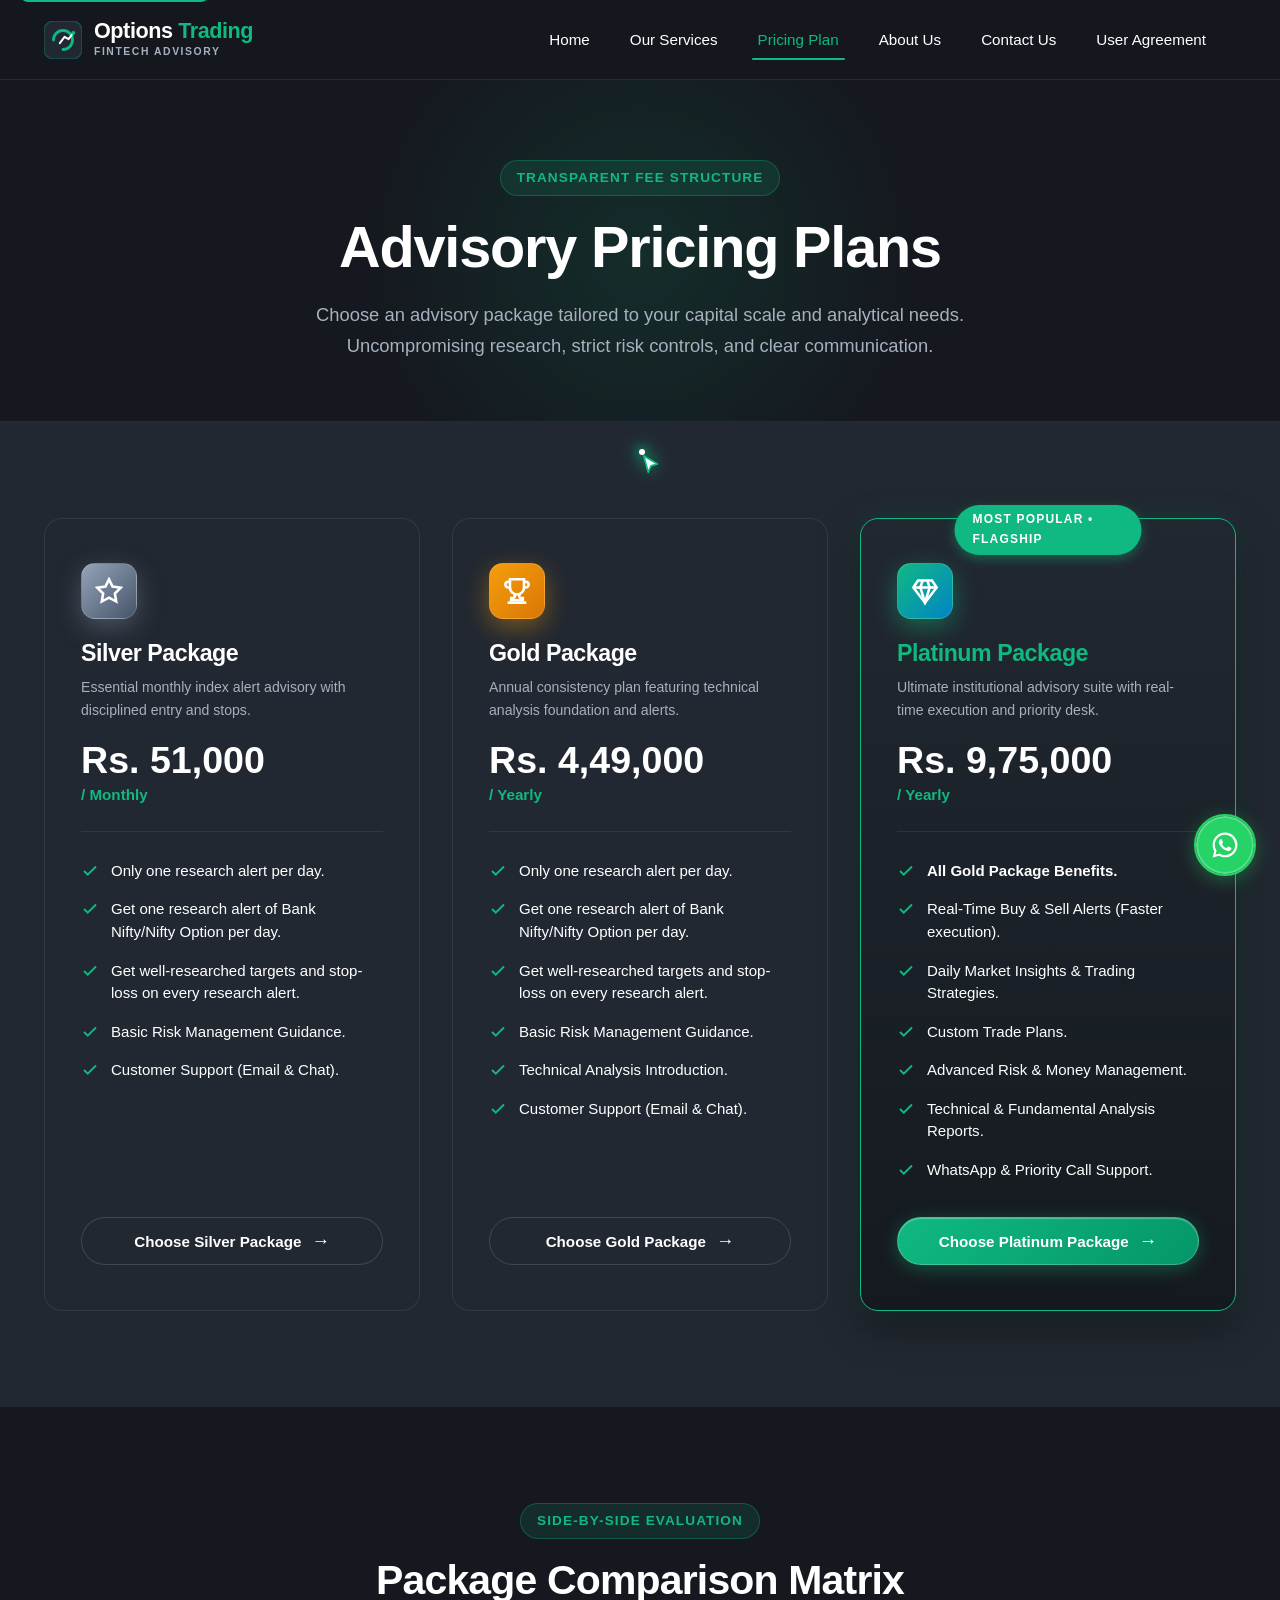
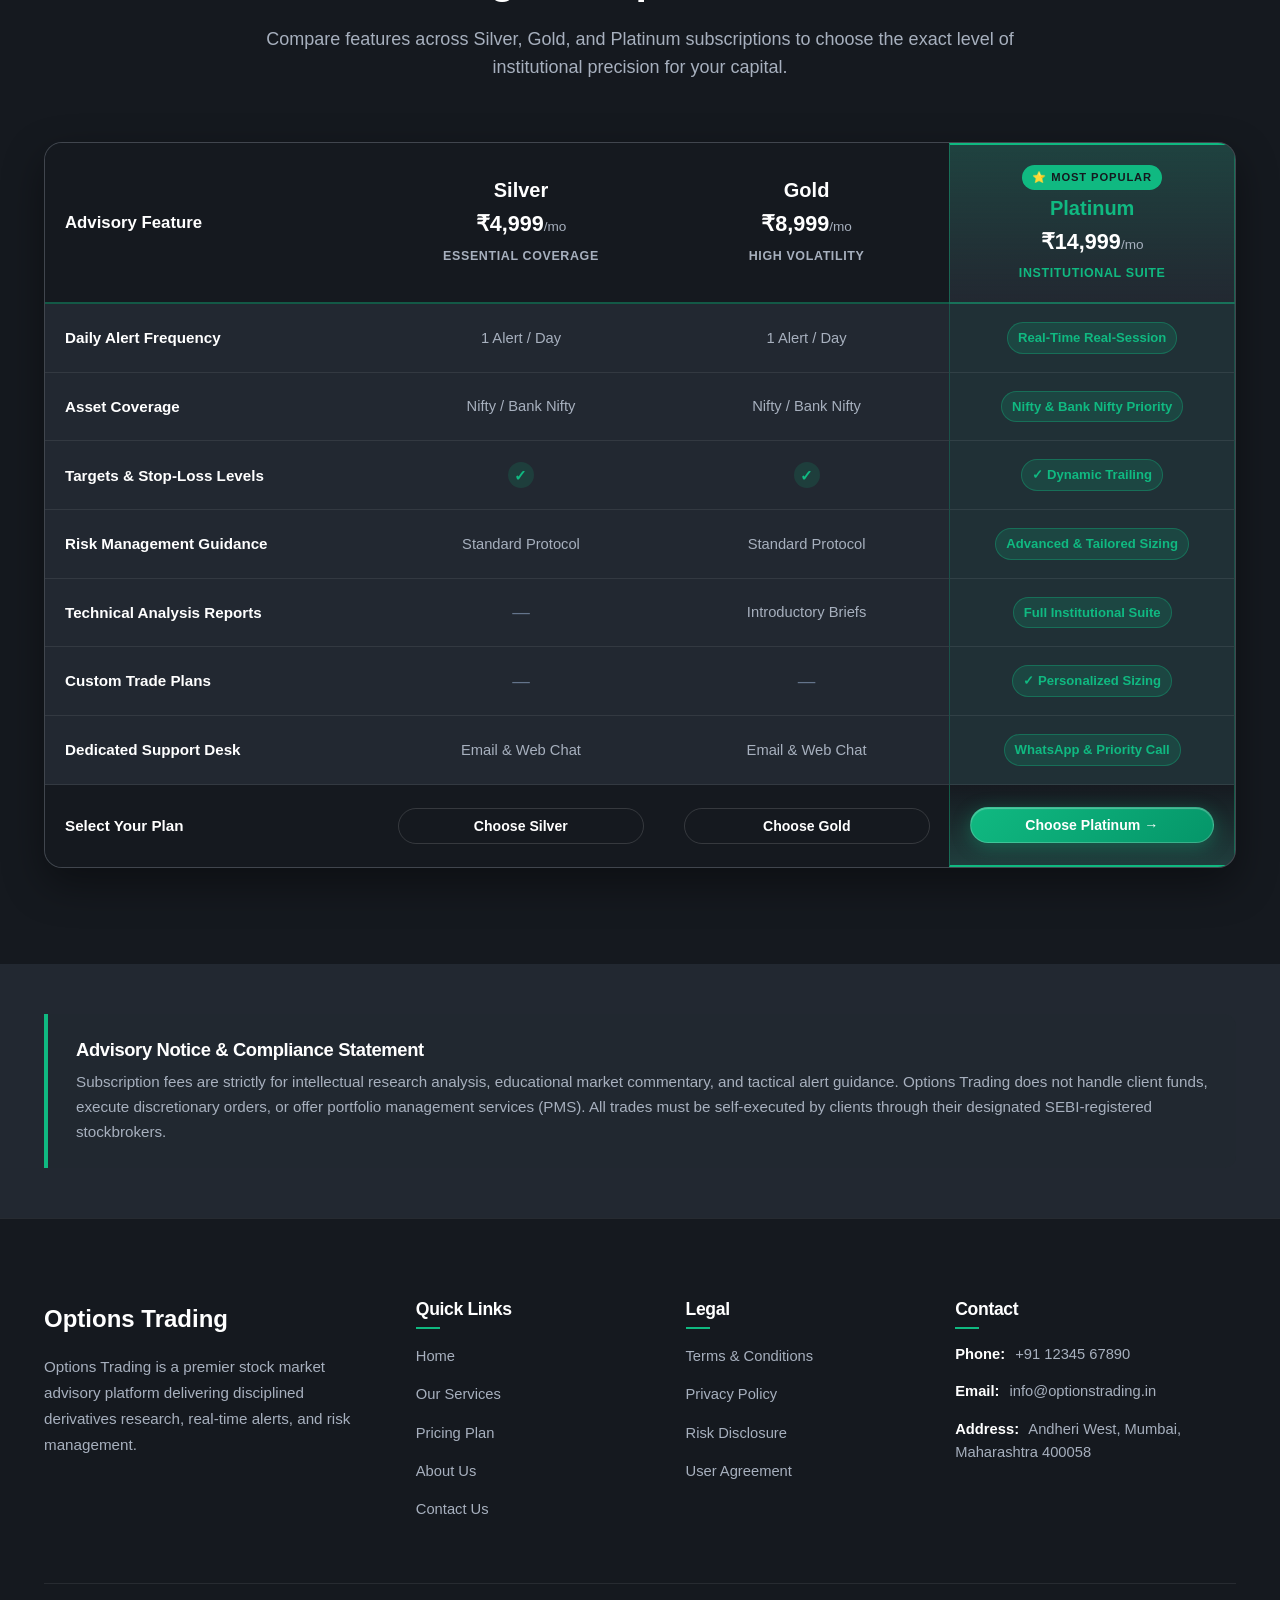
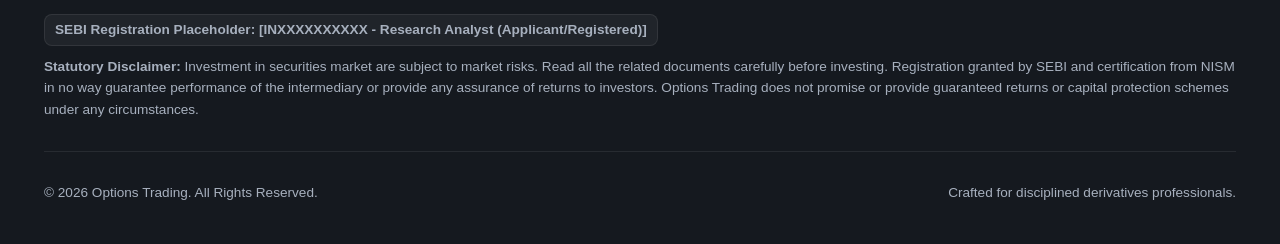
==== commit 898de098: "Update Options Trading website" ====
--- a/pricing.html
+++ b/pricing.html
@@ -288,70 +288,135 @@
     </section>
 
     <!-- Plan Comparison Detail Table -->
-    <section class="section section-dark">
+    <section class="section section-dark" id="comparison-matrix">
       <div class="container">
         <div class="section-header">
-          <div class="badge">Direct Feature Comparison</div>
+          <div class="badge">Side-by-Side Evaluation</div>
           <h2 class="section-title">Package Comparison Matrix</h2>
           <p class="section-subtitle">
-            An overview of features across Silver, Gold, and Platinum subscriptions.
+            Compare features across Silver, Gold, and Platinum subscriptions to choose the exact level of institutional precision for your capital.
           </p>
         </div>
 
-        <div style="overflow-x: auto; background: var(--bg-secondary); border-radius: var(--radius-lg); border: 1px solid var(--border-light); padding: 24px;">
-          <table style="width: 100%; border-collapse: collapse; min-width: 600px; text-align: left;">
+        <!-- Mobile Scroll Indicator -->
+        <div class="matrix-mobile-hint" aria-hidden="true">
+          <svg width="18" height="18" viewBox="0 0 24 24" fill="none" stroke="currentColor" stroke-width="2">
+            <polyline points="9 18 15 12 9 6"></polyline>
+          </svg>
+          <span>Scroll horizontally to compare all features &rarr;</span>
+        </div>
+
+        <div class="comparison-matrix-wrapper">
+          <table class="comparison-table">
             <thead>
-              <tr style="border-bottom: 2px solid var(--border-subtle);">
-                <th style="padding: 16px; color: #FFFFFF; font-size: 1.05rem;">Advisory Feature</th>
-                <th style="padding: 16px; color: #FFFFFF; font-size: 1.05rem; text-align: center;">Silver</th>
-                <th style="padding: 16px; color: #FFFFFF; font-size: 1.05rem; text-align: center;">Gold</th>
-                <th style="padding: 16px; color: var(--accent-green); font-size: 1.05rem; text-align: center;">Platinum</th>
+              <tr>
+                <th class="matrix-th-feature">Advisory Feature</th>
+                <th class="matrix-th-plan">
+                  <div class="plan-header-name">Silver</div>
+                  <div class="plan-header-price">&#8377;4,999<span>/mo</span></div>
+                  <div class="plan-header-badge-sub">Essential Coverage</div>
+                </th>
+                <th class="matrix-th-plan">
+                  <div class="plan-header-name">Gold</div>
+                  <div class="plan-header-price">&#8377;8,999<span>/mo</span></div>
+                  <div class="plan-header-badge-sub">High Volatility</div>
+                </th>
+                <th class="matrix-th-plan matrix-th-featured">
+                  <div class="matrix-popular-ribbon">⭐ MOST POPULAR</div>
+                  <div class="plan-header-name" style="color: var(--accent-green);">Platinum</div>
+                  <div class="plan-header-price">&#8377;14,999<span>/mo</span></div>
+                  <div class="plan-header-badge-sub" style="color: var(--accent-green);">Institutional Suite</div>
+                </th>
               </tr>
             </thead>
             <tbody>
-              <tr style="border-bottom: 1px solid var(--border-subtle);">
-                <td style="padding: 16px; color: #A7B0BE;">Daily Alert Frequency</td>
-                <td style="padding: 16px; text-align: center; color: #FFFFFF;">1 Alert / Day</td>
-                <td style="padding: 16px; text-align: center; color: #FFFFFF;">1 Alert / Day</td>
-                <td style="padding: 16px; text-align: center; color: var(--accent-green); font-weight: 700;">Real-Time Real-Session</td>
-              </tr>
-              <tr style="border-bottom: 1px solid var(--border-subtle);">
-                <td style="padding: 16px; color: #A7B0BE;">Asset Coverage</td>
-                <td style="padding: 16px; text-align: center; color: #FFFFFF;">Nifty / Bank Nifty</td>
-                <td style="padding: 16px; text-align: center; color: #FFFFFF;">Nifty / Bank Nifty</td>
-                <td style="padding: 16px; text-align: center; color: var(--accent-green); font-weight: 700;">Nifty &amp; Bank Nifty Priority</td>
-              </tr>
-              <tr style="border-bottom: 1px solid var(--border-subtle);">
-                <td style="padding: 16px; color: #A7B0BE;">Targets &amp; Stop-Loss Levels</td>
-                <td style="padding: 16px; text-align: center; color: var(--accent-green); font-weight: 700;">&#10003;</td>
-                <td style="padding: 16px; text-align: center; color: var(--accent-green); font-weight: 700;">&#10003;</td>
-                <td style="padding: 16px; text-align: center; color: var(--accent-green); font-weight: 700;">&#10003; Dynamic Trailing</td>
-              </tr>
-              <tr style="border-bottom: 1px solid var(--border-subtle);">
-                <td style="padding: 16px; color: #A7B0BE;">Risk Management Guidance</td>
-                <td style="padding: 16px; text-align: center; color: #FFFFFF;">Basic</td>
-                <td style="padding: 16px; text-align: center; color: #FFFFFF;">Basic</td>
-                <td style="padding: 16px; text-align: center; color: var(--accent-green); font-weight: 700;">Advanced &amp; Tailored</td>
-              </tr>
-              <tr style="border-bottom: 1px solid var(--border-subtle);">
-                <td style="padding: 16px; color: #A7B0BE;">Technical Analysis Reports</td>
-                <td style="padding: 16px; text-align: center; color: #7D8899;">&mdash;</td>
-                <td style="padding: 16px; text-align: center; color: #FFFFFF;">Introduction</td>
-                <td style="padding: 16px; text-align: center; color: var(--accent-green); font-weight: 700;">Full Institutional Suite</td>
-              </tr>
-              <tr style="border-bottom: 1px solid var(--border-subtle);">
-                <td style="padding: 16px; color: #A7B0BE;">Custom Trade Plans</td>
-                <td style="padding: 16px; text-align: center; color: #7D8899;">&mdash;</td>
-                <td style="padding: 16px; text-align: center; color: #7D8899;">&mdash;</td>
-                <td style="padding: 16px; text-align: center; color: var(--accent-green); font-weight: 700;">&#10003; Included</td>
-              </tr>
-              <tr>
-                <td style="padding: 16px; color: #A7B0BE;">Support Desk</td>
-                <td style="padding: 16px; text-align: center; color: #FFFFFF;">Email &amp; Chat</td>
-                <td style="padding: 16px; text-align: center; color: #FFFFFF;">Email &amp; Chat</td>
-                <td style="padding: 16px; text-align: center; color: var(--accent-green); font-weight: 700;">WhatsApp &amp; Priority Call</td>
+              <tr>
+                <td class="matrix-feature-name">Daily Alert Frequency</td>
+                <td class="matrix-cell">1 Alert / Day</td>
+                <td class="matrix-cell">1 Alert / Day</td>
+                <td class="matrix-cell matrix-cell-featured">
+                  <span class="matrix-tag tag-emerald">Real-Time Real-Session</span>
+                </td>
+              </tr>
+              <tr>
+                <td class="matrix-feature-name">Asset Coverage</td>
+                <td class="matrix-cell">Nifty / Bank Nifty</td>
+                <td class="matrix-cell">Nifty / Bank Nifty</td>
+                <td class="matrix-cell matrix-cell-featured">
+                  <span class="matrix-tag tag-emerald">Nifty &amp; Bank Nifty Priority</span>
+                </td>
+              </tr>
+              <tr>
+                <td class="matrix-feature-name">Targets &amp; Stop-Loss Levels</td>
+                <td class="matrix-cell">
+                  <span class="matrix-check" title="Included">&#10003;</span>
+                </td>
+                <td class="matrix-cell">
+                  <span class="matrix-check" title="Included">&#10003;</span>
+                </td>
+                <td class="matrix-cell matrix-cell-featured">
+                  <span class="matrix-tag tag-emerald">&#10003; Dynamic Trailing</span>
+                </td>
+              </tr>
+              <tr>
+                <td class="matrix-feature-name">Risk Management Guidance</td>
+                <td class="matrix-cell">Standard Protocol</td>
+                <td class="matrix-cell">Standard Protocol</td>
+                <td class="matrix-cell matrix-cell-featured">
+                  <span class="matrix-tag tag-emerald">Advanced &amp; Tailored Sizing</span>
+                </td>
+              </tr>
+              <tr>
+                <td class="matrix-feature-name">Technical Analysis Reports</td>
+                <td class="matrix-cell">
+                  <span class="matrix-dash">&mdash;</span>
+                </td>
+                <td class="matrix-cell">Introductory Briefs</td>
+                <td class="matrix-cell matrix-cell-featured">
+                  <span class="matrix-tag tag-emerald">Full Institutional Suite</span>
+                </td>
+              </tr>
+              <tr>
+                <td class="matrix-feature-name">Custom Trade Plans</td>
+                <td class="matrix-cell">
+                  <span class="matrix-dash">&mdash;</span>
+                </td>
+                <td class="matrix-cell">
+                  <span class="matrix-dash">&mdash;</span>
+                </td>
+                <td class="matrix-cell matrix-cell-featured">
+                  <span class="matrix-tag tag-emerald">&#10003; Personalized Sizing</span>
+                </td>
+              </tr>
+              <tr>
+                <td class="matrix-feature-name">Dedicated Support Desk</td>
+                <td class="matrix-cell">Email &amp; Web Chat</td>
+                <td class="matrix-cell">Email &amp; Web Chat</td>
+                <td class="matrix-cell matrix-cell-featured">
+                  <span class="matrix-tag tag-emerald">WhatsApp &amp; Priority Call</span>
+                </td>
               </tr>
             </tbody>
+            <tfoot>
+              <tr>
+                <td class="matrix-feature-name" style="font-weight: 700; color: #FFFFFF;">Select Your Plan</td>
+                <td class="matrix-cell">
+                  <a href="contact.html?plan=Silver" class="btn btn-outline btn-sm magnetic-btn" style="width: 100%; font-size: 0.88rem; padding: 10px 16px;">
+                    Choose Silver
+                  </a>
+                </td>
+                <td class="matrix-cell">
+                  <a href="contact.html?plan=Gold" class="btn btn-outline btn-sm magnetic-btn" style="width: 100%; font-size: 0.88rem; padding: 10px 16px;">
+                    Choose Gold
+                  </a>
+                </td>
+                <td class="matrix-cell matrix-cell-featured">
+                  <a href="contact.html?plan=Platinum" class="btn btn-primary btn-sm magnetic-btn" style="width: 100%; font-size: 0.88rem; padding: 10px 16px;">
+                    Choose Platinum &rarr;
+                  </a>
+                </td>
+              </tr>
+            </tfoot>
           </table>
         </div>
       </div>
--- a/css/style.css
+++ b/css/style.css
@@ -54,6 +54,9 @@
   scroll-behavior: smooth;
   -webkit-font-smoothing: antialiased;
   -moz-osx-font-smoothing: grayscale;
+  overflow-x: hidden;
+  width: 100%;
+  max-width: 100%;
 }
 
 body {
@@ -66,6 +69,8 @@
   min-height: 100vh;
   display: flex;
   flex-direction: column;
+  width: 100%;
+  max-width: 100%;
 }
 
 /* Custom Cursor Rules */
@@ -463,28 +468,31 @@
   background: rgba(0, 0, 0, 0.7);
   backdrop-filter: blur(4px);
   -webkit-backdrop-filter: blur(4px);
-  z-index: 9995;
+  z-index: 9998;
   opacity: 0;
+  visibility: hidden;
   pointer-events: none;
-  transition: opacity 0.3s ease;
+  transition: opacity 0.3s ease, visibility 0.3s ease;
 }
 
 .menu-backdrop.is-active {
   opacity: 1;
+  visibility: visible;
   pointer-events: auto;
 }
 
 /* Body lock when mobile menu is open */
 body.menu-open {
-  overflow: hidden;
+  overflow: hidden !important;
+  touch-action: none;
 }
 
 /* Hide floating WhatsApp button when mobile drawer is open so it does not interfere or overlap */
 body.menu-open .floating-whatsapp-wrap {
+  display: none !important;
   opacity: 0 !important;
   pointer-events: none !important;
   visibility: hidden !important;
-  transition: opacity 0.2s ease, visibility 0.2s ease;
 }
 
 /* Buttons & CTA (Reference Magnetic Style) */
@@ -1716,6 +1724,7 @@
   background: var(--bg-primary);
   border-bottom: 1px solid var(--border-subtle);
   position: relative;
+  overflow: hidden;
 }
 
 .page-header-glow {
@@ -1724,6 +1733,7 @@
   left: 50%;
   transform: translateX(-50%);
   width: 700px;
+  max-width: 100vw;
   height: 350px;
   background: radial-gradient(circle, rgba(16, 185, 129, 0.12) 0%, transparent 70%);
   pointer-events: none;
@@ -2048,8 +2058,8 @@
   .nav-menu {
     position: fixed;
     top: var(--header-height);
-    right: -100%;
-    width: min(320px, 85vw);
+    right: 0;
+    width: min(300px, 82vw);
     height: calc(100vh - var(--header-height));
     background-color: var(--bg-secondary);
     border-left: 1px solid var(--border-light);
@@ -2057,16 +2067,22 @@
     align-items: stretch;
     padding: 24px 18px;
     gap: 10px;
-    transition: right 0.35s cubic-bezier(0.16, 1, 0.3, 1);
+    transform: translateX(105%);
+    opacity: 0;
+    visibility: hidden;
+    pointer-events: none;
+    transition: transform 0.32s cubic-bezier(0.16, 1, 0.3, 1), opacity 0.25s ease, visibility 0.32s ease;
     box-shadow: -12px 0 36px rgba(0, 0, 0, 0.6);
     z-index: 10001;
     overflow-y: auto;
     -webkit-overflow-scrolling: touch;
+  }
+
+  .nav-menu.is-active {
+    transform: translateX(0);
+    opacity: 1;
+    visibility: visible;
     pointer-events: auto;
-  }
-
-  .nav-menu.is-active {
-    right: 0;
   }
 
   .nav-menu .nav-item {
@@ -2276,3 +2292,482 @@
     font-size: 1.2rem;
   }
 }
+
+/* ==========================================================================
+   SERVICES DETAILED CARDS (services.html)
+   Responsive, clean layout preventing text overflow & bloated buttons
+   ========================================================================== */
+.service-detail-card {
+  background: var(--bg-primary);
+  border: 1px solid var(--border-light);
+  border-radius: var(--radius-lg);
+  padding: 42px 40px;
+  position: relative;
+  transition: border-color var(--transition-fast), box-shadow var(--transition-fast);
+}
+
+.service-detail-card:hover {
+  border-color: rgba(16, 185, 129, 0.4);
+  box-shadow: 0 12px 36px rgba(0, 0, 0, 0.4);
+}
+
+.service-detail-header {
+  display: flex;
+  justify-content: space-between;
+  align-items: center;
+  flex-wrap: wrap;
+  gap: 20px;
+  margin-bottom: 24px;
+}
+
+.service-detail-title-wrap {
+  display: flex;
+  align-items: center;
+  gap: 18px;
+  flex: 1 1 320px;
+}
+
+.service-detail-num {
+  font-size: 0.82rem;
+  font-weight: 700;
+  color: var(--accent-green);
+  text-transform: uppercase;
+  letter-spacing: 0.12em;
+  margin-bottom: 4px;
+}
+
+.service-detail-heading {
+  font-size: clamp(1.4rem, 3.2vw, 1.85rem);
+  color: #FFFFFF;
+  line-height: 1.25;
+  margin-bottom: 4px;
+}
+
+.service-detail-tagline {
+  color: var(--accent-green);
+  font-weight: 600;
+  font-size: 0.96rem;
+}
+
+.service-detail-btn {
+  white-space: nowrap;
+  flex-shrink: 0;
+}
+
+.service-detail-desc {
+  color: #A7B0BE;
+  font-size: 1.05rem;
+  line-height: 1.8;
+  margin-bottom: 24px;
+}
+
+.service-detail-features {
+  display: grid;
+  grid-template-columns: repeat(3, 1fr);
+  gap: 20px;
+  background: rgba(34, 40, 49, 0.6);
+  padding: 24px;
+  border-radius: var(--radius-md);
+  border: 1px solid var(--border-subtle);
+}
+
+.service-feature-item strong {
+  color: #FFFFFF;
+  display: block;
+  font-size: 0.98rem;
+  margin-bottom: 6px;
+}
+
+.service-feature-item p {
+  font-size: 0.92rem;
+  color: #A7B0BE;
+  line-height: 1.6;
+  margin: 0;
+}
+
+@media (max-width: 1024px) {
+  .service-detail-card {
+    padding: 32px 26px;
+  }
+  .service-detail-features {
+    grid-template-columns: repeat(3, 1fr);
+    gap: 16px;
+    padding: 20px;
+  }
+}
+
+@media (max-width: 768px) {
+  .service-detail-card {
+    padding: 24px 18px;
+    border-radius: var(--radius-md);
+  }
+  .service-detail-header {
+    flex-direction: column;
+    align-items: stretch;
+    gap: 16px;
+  }
+  .service-detail-title-wrap {
+    gap: 14px;
+    flex: 1 1 100%;
+  }
+  .service-detail-btn {
+    width: 100%;
+    justify-content: center;
+  }
+  .service-detail-features {
+    grid-template-columns: 1fr;
+    gap: 16px;
+    padding: 16px;
+  }
+  .service-detail-desc {
+    font-size: 0.98rem;
+    line-height: 1.7;
+    margin-bottom: 20px;
+  }
+}
+
+@media (max-width: 480px) {
+  .service-detail-card {
+    padding: 20px 14px;
+  }
+  .service-detail-title-wrap {
+    flex-direction: column;
+    align-items: flex-start;
+    gap: 12px;
+  }
+}
+
+/* ==========================================================================
+   ABOUT US RESPONSIVE SYSTEM (about.html)
+   Fixes squished text & 1-2 words per line on mobile
+   ========================================================================== */
+.about-story-grid {
+  display: grid;
+  grid-template-columns: 1.15fr 0.85fr;
+  gap: 48px;
+  align-items: center;
+  margin-bottom: 70px;
+}
+
+.about-values-card {
+  background: var(--bg-primary);
+  border: 1px solid var(--border-light);
+  border-radius: var(--radius-lg);
+  padding: 36px;
+  position: relative;
+}
+
+.about-values-title {
+  font-size: 1.15rem;
+  font-weight: 700;
+  color: #FFFFFF;
+  margin-bottom: 20px;
+  border-bottom: 1px solid var(--border-subtle);
+  padding-bottom: 12px;
+}
+
+.about-values-list {
+  list-style: none;
+  display: flex;
+  flex-direction: column;
+  gap: 16px;
+}
+
+.about-value-item {
+  display: flex;
+  gap: 12px;
+  align-items: flex-start;
+}
+
+.about-value-bullet {
+  color: var(--accent-green);
+  font-weight: 700;
+  font-size: 1.2rem;
+  line-height: 1;
+  margin-top: 2px;
+}
+
+.about-mission-grid {
+  display: grid;
+  grid-template-columns: 1fr 1fr;
+  gap: 30px;
+}
+
+.about-mission-card {
+  background: var(--bg-primary);
+  border: 1px solid var(--border-subtle);
+  border-radius: var(--radius-lg);
+  padding: 38px;
+}
+
+.about-approach-grid {
+  display: grid;
+  grid-template-columns: 1fr 1fr;
+  gap: 36px;
+}
+
+.about-approach-card {
+  background: var(--bg-secondary);
+  border: 1px solid var(--border-light);
+  border-radius: var(--radius-lg);
+  padding: 38px;
+}
+
+.about-trust-grid {
+  display: grid;
+  grid-template-columns: repeat(3, 1fr);
+  gap: 26px;
+}
+
+.about-trust-card {
+  background: var(--bg-primary);
+  border: 1px solid var(--border-subtle);
+  border-radius: var(--radius-md);
+  padding: 32px 26px;
+}
+
+.about-cta-buttons {
+  display: flex;
+  justify-content: center;
+  gap: 20px;
+  flex-wrap: wrap;
+}
+
+@media (max-width: 1024px) {
+  .about-story-grid {
+    grid-template-columns: 1fr;
+    gap: 36px;
+    margin-bottom: 50px;
+  }
+  .about-trust-grid {
+    grid-template-columns: repeat(2, 1fr);
+  }
+}
+
+@media (max-width: 768px) {
+  .about-story-grid {
+    grid-template-columns: 1fr;
+    gap: 28px;
+    margin-bottom: 40px;
+  }
+  .about-values-card {
+    padding: 24px 18px;
+  }
+  .about-mission-grid {
+    grid-template-columns: 1fr;
+    gap: 20px;
+  }
+  .about-mission-card {
+    padding: 26px 18px;
+  }
+  .about-approach-grid {
+    grid-template-columns: 1fr;
+    gap: 24px;
+  }
+  .about-approach-card {
+    padding: 26px 18px;
+  }
+  .about-trust-grid {
+    grid-template-columns: 1fr;
+    gap: 16px;
+  }
+  .about-trust-card {
+    padding: 24px 18px;
+  }
+  .about-cta-buttons {
+    flex-direction: column;
+    width: 100%;
+  }
+  .about-cta-buttons .btn {
+    width: 100%;
+    justify-content: center;
+  }
+}
+
+/* ==========================================================================
+   PACKAGE COMPARISON MATRIX (pricing.html)
+   High-converting, polished comparison with sticky column & tier highlights
+   ========================================================================== */
+.matrix-mobile-hint {
+  display: none;
+  align-items: center;
+  justify-content: center;
+  gap: 8px;
+  font-size: 0.85rem;
+  color: var(--accent-green);
+  margin-bottom: 14px;
+  font-weight: 500;
+  text-align: center;
+}
+
+@media (max-width: 900px) {
+  .matrix-mobile-hint {
+    display: flex;
+  }
+}
+
+.comparison-matrix-wrapper {
+  background: var(--bg-secondary);
+  border: 1px solid var(--border-light);
+  border-radius: var(--radius-lg);
+  overflow-x: auto;
+  -webkit-overflow-scrolling: touch;
+  box-shadow: 0 16px 40px rgba(0, 0, 0, 0.4);
+  position: relative;
+  max-width: 100%;
+}
+
+.comparison-table {
+  width: 100%;
+  border-collapse: separate;
+  border-spacing: 0;
+  min-width: 680px;
+  text-align: left;
+}
+
+.comparison-table th,
+.comparison-table td {
+  padding: 18px 20px;
+  border-bottom: 1px solid var(--border-subtle);
+  vertical-align: middle;
+}
+
+.comparison-table thead tr th {
+  background: rgba(21, 25, 31, 0.95);
+  border-bottom: 2px solid var(--border-emerald);
+  position: relative;
+}
+
+.matrix-th-feature {
+  width: 28%;
+  color: #FFFFFF;
+  font-size: 1.05rem;
+  font-weight: 700;
+}
+
+.matrix-th-plan {
+  width: 24%;
+  text-align: center;
+}
+
+.matrix-th-featured {
+  background: linear-gradient(180deg, rgba(16, 185, 129, 0.18) 0%, rgba(34, 40, 49, 0.95) 100%) !important;
+  border-top: 2px solid var(--accent-green);
+  border-left: 1px solid var(--border-emerald);
+  border-right: 1px solid var(--border-emerald);
+  position: relative;
+}
+
+.matrix-popular-ribbon {
+  display: inline-block;
+  background: var(--accent-green);
+  color: #15191F;
+  font-size: 0.7rem;
+  font-weight: 800;
+  padding: 3px 10px;
+  border-radius: var(--radius-pill);
+  letter-spacing: 0.08em;
+  text-transform: uppercase;
+  margin-bottom: 6px;
+}
+
+.plan-header-name {
+  font-size: 1.25rem;
+  font-weight: 800;
+  color: #FFFFFF;
+  line-height: 1.2;
+}
+
+.plan-header-price {
+  font-size: 1.35rem;
+  font-weight: 800;
+  color: #FFFFFF;
+  margin-top: 4px;
+}
+
+.plan-header-price span {
+  font-size: 0.85rem;
+  font-weight: 500;
+  color: var(--text-secondary);
+}
+
+.plan-header-badge-sub {
+  font-size: 0.78rem;
+  color: var(--text-secondary);
+  margin-top: 4px;
+  text-transform: uppercase;
+  letter-spacing: 0.05em;
+  font-weight: 600;
+}
+
+.matrix-feature-name {
+  font-size: 0.95rem;
+  font-weight: 600;
+  color: #FFFFFF;
+}
+
+.matrix-cell {
+  text-align: center;
+  font-size: 0.92rem;
+  color: var(--text-secondary);
+}
+
+.matrix-cell-featured {
+  background: rgba(16, 185, 129, 0.05);
+  border-left: 1px solid rgba(16, 185, 129, 0.25);
+  border-right: 1px solid rgba(16, 185, 129, 0.25);
+  font-weight: 600;
+}
+
+.comparison-table tbody tr:hover td {
+  background-color: rgba(255, 255, 255, 0.02);
+}
+
+.comparison-table tbody tr:hover .matrix-cell-featured {
+  background-color: rgba(16, 185, 129, 0.09);
+}
+
+.matrix-check {
+  display: inline-flex;
+  align-items: center;
+  justify-content: center;
+  width: 26px;
+  height: 26px;
+  border-radius: 50%;
+  background: rgba(16, 185, 129, 0.15);
+  color: var(--accent-green);
+  font-weight: 800;
+  font-size: 0.95rem;
+}
+
+.matrix-dash {
+  color: #64748B;
+  font-size: 1.1rem;
+}
+
+.matrix-tag {
+  display: inline-block;
+  padding: 4px 10px;
+  border-radius: var(--radius-pill);
+  font-size: 0.82rem;
+  font-weight: 600;
+}
+
+.tag-emerald {
+  background: rgba(16, 185, 129, 0.16);
+  color: var(--accent-green);
+  border: 1px solid rgba(16, 185, 129, 0.35);
+}
+
+.comparison-table tfoot td {
+  padding: 22px 20px;
+  background: rgba(21, 25, 31, 0.95);
+  border-bottom: none;
+}
+
+.comparison-table tfoot .matrix-cell-featured {
+  background: linear-gradient(0deg, rgba(16, 185, 129, 0.15) 0%, rgba(21, 25, 31, 0.95) 100%);
+  border-left: 1px solid var(--border-emerald);
+  border-right: 1px solid var(--border-emerald);
+  border-bottom: 2px solid var(--accent-green);
+}
